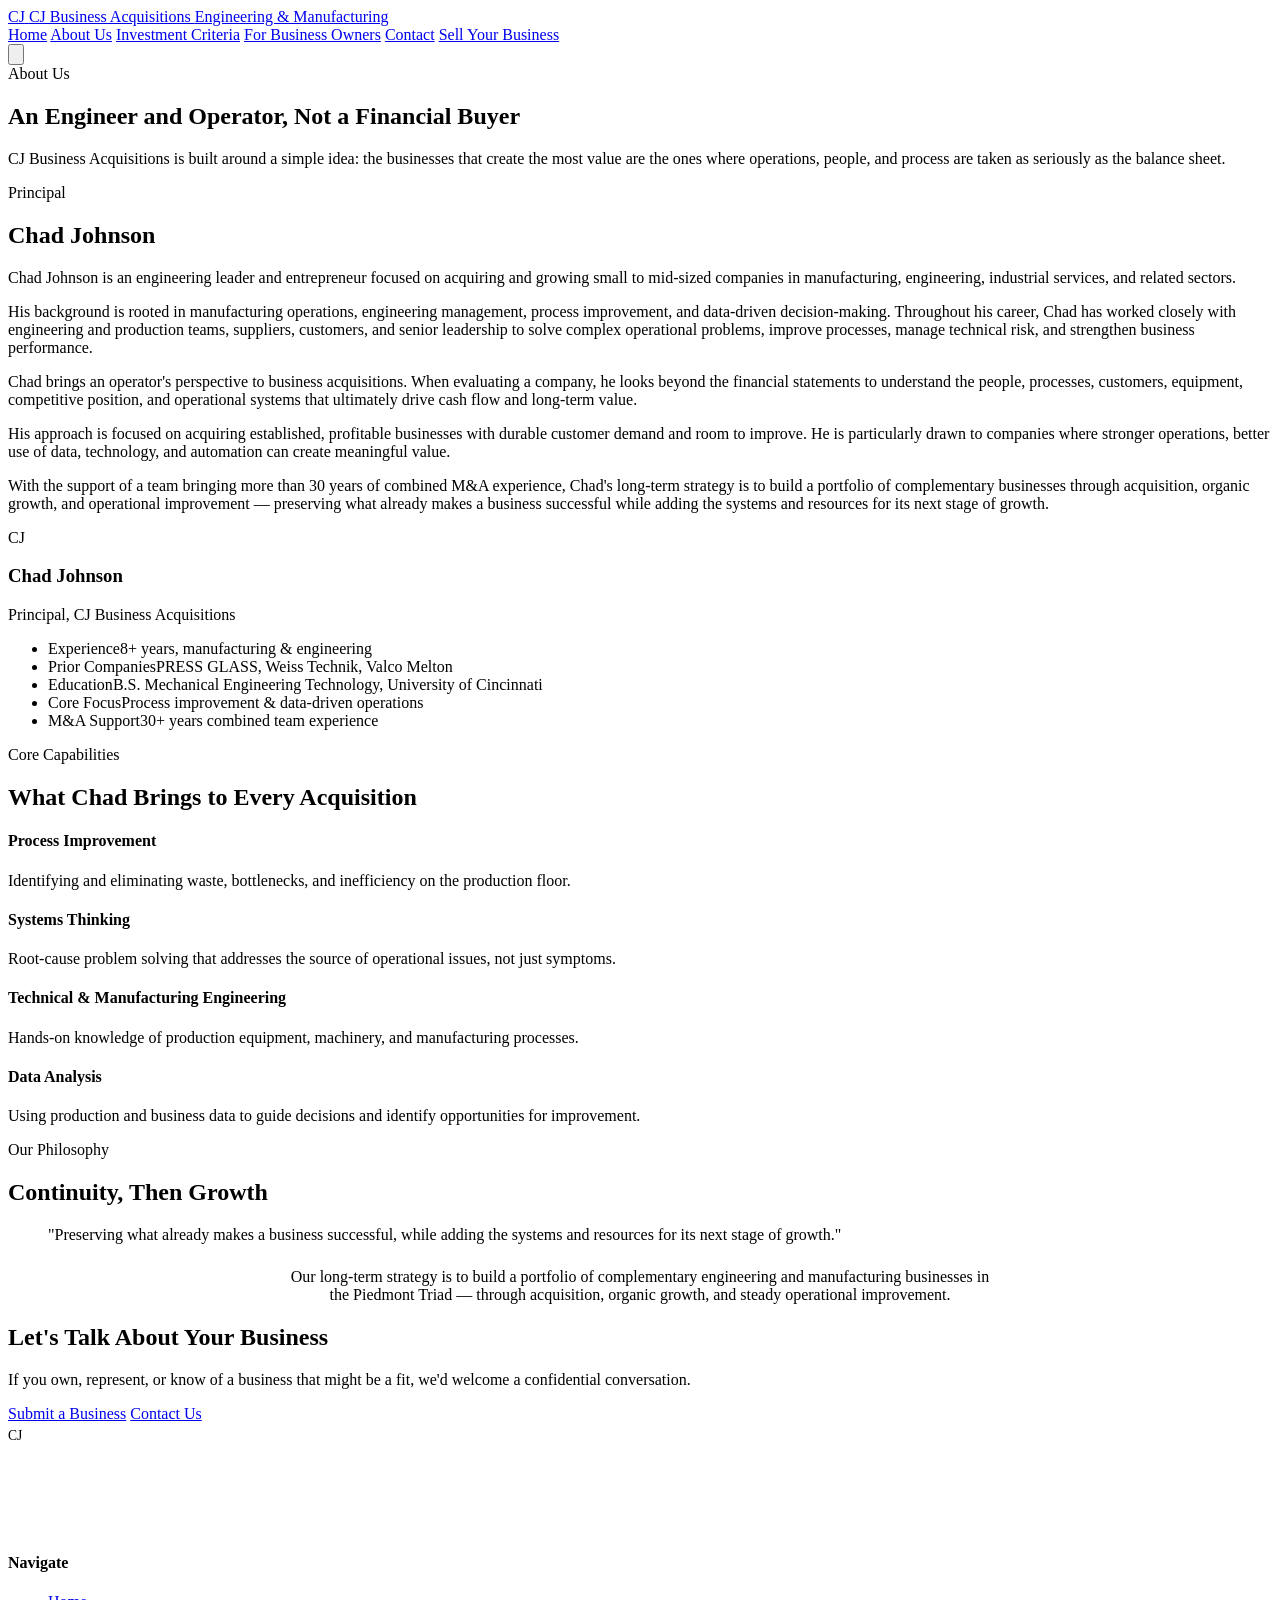
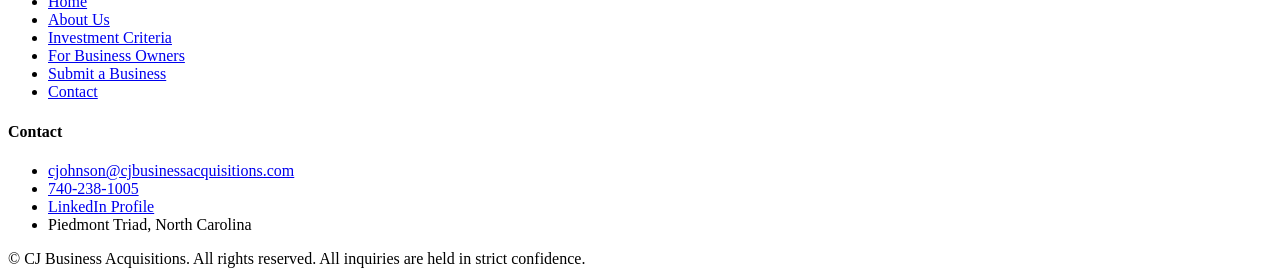
==== about.html @ f4fed7b2 "Add files via upload Initial site upload" ====
<!DOCTYPE html>
<html lang="en">
<head>
<meta charset="UTF-8">
<meta name="viewport" content="width=device-width, initial-scale=1.0">
<title>About Us | CJ Business Acquisitions</title>
<meta name="description" content="Learn about Chad Johnson and CJ Business Acquisitions' operator-led approach to acquiring engineering and manufacturing businesses.">
<link rel="icon" type="image/svg+xml" href="/images/favicon.svg">
<link rel="preconnect" href="https://fonts.googleapis.com">
<link rel="preconnect" href="https://fonts.gstatic.com" crossorigin>
<link href="https://fonts.googleapis.com/css2?family=Inter:wght@400;500;600;700;800&family=Source+Serif+4:wght@600;700&display=swap" rel="stylesheet">
<link rel="stylesheet" href="/css/styles.css">
</head>
<body>
<header class="site-header">
  <div class="container">
    <a href="/" class="brand">
      <span class="mark">CJ</span>
      <span class="brand-text">CJ Business Acquisitions
        <span class="sub">Engineering &amp; Manufacturing</span>
      </span>
    </a>
    <nav class="main-nav" id="main-nav">
      <a href="index.html">Home</a>
          <a href="about.html" aria-current="page">About Us</a>
          <a href="investment-criteria.html">Investment Criteria</a>
          <a href="for-business-owners.html">For Business Owners</a>
          <a href="contact.html">Contact</a>
      <a href="submit-a-business.html" class="nav-cta">Sell Your Business</a>
    </nav>
    <button class="nav-toggle" aria-label="Toggle menu" aria-expanded="false">
      <svg viewBox="0 0 24 24" fill="none" stroke="currentColor" stroke-width="2"><path d="M4 6h16M4 12h16M4 18h16" stroke-linecap="round"/></svg>
    </button>
  </div>
</header>

<section class="page-hero">
  <div class="container">
    <div class="eyebrow on-dark">About Us</div>
    <h1>An Engineer and Operator, Not a Financial Buyer</h1>
    <p class="sub">CJ Business Acquisitions is built around a simple idea: the businesses that create the most value are the ones where operations, people, and process are taken as seriously as the balance sheet.</p>
  </div>
</section>

<section>
  <div class="container">
    <div class="two-col">
      <div>
        <div class="eyebrow">Principal</div>
        <h2>Chad Johnson</h2>
        <p class="lede">Chad Johnson is an engineering leader and entrepreneur focused on acquiring and growing small to mid-sized companies in manufacturing, engineering, industrial services, and related sectors.</p>
        <p>His background is rooted in manufacturing operations, engineering management, process improvement, and data-driven decision-making. Throughout his career, Chad has worked closely with engineering and production teams, suppliers, customers, and senior leadership to solve complex operational problems, improve processes, manage technical risk, and strengthen business performance.</p>
        <p>Chad brings an operator's perspective to business acquisitions. When evaluating a company, he looks beyond the financial statements to understand the people, processes, customers, equipment, competitive position, and operational systems that ultimately drive cash flow and long-term value.</p>
        <p>His approach is focused on acquiring established, profitable businesses with durable customer demand and room to improve. He is particularly drawn to companies where stronger operations, better use of data, technology, and automation can create meaningful value.</p>
        <p>With the support of a team bringing more than 30 years of combined M&amp;A experience, Chad's long-term strategy is to build a portfolio of complementary businesses through acquisition, organic growth, and operational improvement &mdash; preserving what already makes a business successful while adding the systems and resources for its next stage of growth.</p>
      </div>
      <div class="portrait-frame">
        <div class="avatar">CJ</div>
        <h3>Chad Johnson</h3>
        <span class="role">Principal, CJ Business Acquisitions</span>
        <ul>
          <li><span>Experience</span><span>8+ years, manufacturing &amp; engineering</span></li>
          <li><span>Prior Companies</span><span>PRESS GLASS, Weiss Technik, Valco Melton</span></li>
          <li><span>Education</span><span>B.S. Mechanical Engineering Technology, University of Cincinnati</span></li>
          <li><span>Core Focus</span><span>Process improvement &amp; data-driven operations</span></li>
          <li><span>M&amp;A Support</span><span>30+ years combined team experience</span></li>
        </ul>
      </div>
    </div>
  </div>
</section>

<section class="section-alt">
  <div class="container">
    <div class="section-head center">
      <div class="eyebrow">Core Capabilities</div>
      <h2>What Chad Brings to Every Acquisition</h2>
    </div>
    <div class="grid grid-4">
      <div class="card"><h4>Process Improvement</h4><p>Identifying and eliminating waste, bottlenecks, and inefficiency on the production floor.</p></div>
      <div class="card"><h4>Systems Thinking</h4><p>Root-cause problem solving that addresses the source of operational issues, not just symptoms.</p></div>
      <div class="card"><h4>Technical &amp; Manufacturing Engineering</h4><p>Hands-on knowledge of production equipment, machinery, and manufacturing processes.</p></div>
      <div class="card"><h4>Data Analysis</h4><p>Using production and business data to guide decisions and identify opportunities for improvement.</p></div>
    </div>
  </div>
</section>

<section>
  <div class="container">
    <div class="section-head center">
      <div class="eyebrow">Our Philosophy</div>
      <h2>Continuity, Then Growth</h2>
    </div>
    <blockquote class="quote-block">
      "Preserving what already makes a business successful, while adding the systems and resources for its next stage of growth."
    </blockquote>
    <p style="max-width:720px;margin:24px auto 0;text-align:center;">Our long-term strategy is to build a portfolio of complementary engineering and manufacturing businesses in the Piedmont Triad &mdash; through acquisition, organic growth, and steady operational improvement.</p>
  </div>
</section>

<section class="cta-band">
  <div class="container">
    <h2>Let's Talk About Your Business</h2>
    <p>If you own, represent, or know of a business that might be a fit, we'd welcome a confidential conversation.</p>
    <div class="hero-cta-row">
      <a href="submit-a-business.html" class="btn btn-primary">Submit a Business</a>
      <a href="contact.html" class="btn btn-outline">Contact Us</a>
    </div>
  </div>
</section>
<footer class="site-footer">
  <div class="container">
    <div class="footer-grid">
      <div>
        <div class="footer-brand">
          <span class="mark" style="width:30px;height:30px;font-size:0.85rem;">CJ</span>
          <strong style="color:#fff;font-family:'Source Serif 4',serif;font-size:1rem;">CJ Business Acquisitions</strong>
        </div>
        <p style="max-width:320px;color:rgba(255,255,255,0.55);">
          Acquiring and operating established engineering and manufacturing businesses in North Carolina's Piedmont Triad, with continuity for the people and customers already there.
        </p>
      </div>
      <div>
        <h4>Navigate</h4>
        <ul>
          <li><a href="index.html">Home</a></li>
          <li><a href="about.html">About Us</a></li>
          <li><a href="investment-criteria.html">Investment Criteria</a></li>
          <li><a href="for-business-owners.html">For Business Owners</a></li>
          <li><a href="submit-a-business.html">Submit a Business</a></li>
          <li><a href="contact.html">Contact</a></li>
        </ul>
      </div>
      <div>
        <h4>Contact</h4>
        <ul>
          <li><a href="mailto:cjohnson@cjbusinessacquisitions.com">cjohnson@cjbusinessacquisitions.com</a></li>
          <li><a href="tel:+17402381005">740-238-1005</a></li>
          <li><a href="https://www.linkedin.com/in/chad-johnson-782990149" target="_blank" rel="noopener">LinkedIn Profile</a></li>
          <li>Piedmont Triad, North Carolina</li>
        </ul>
      </div>
    </div>
    <div class="footer-bottom">
      <span>&copy; <span id="year"></span> CJ Business Acquisitions. All rights reserved.</span>
      <span>All inquiries are held in strict confidence.</span>
    </div>
  </div>
</footer>
<script src="/js/main.js"></script>
</body>
</html>
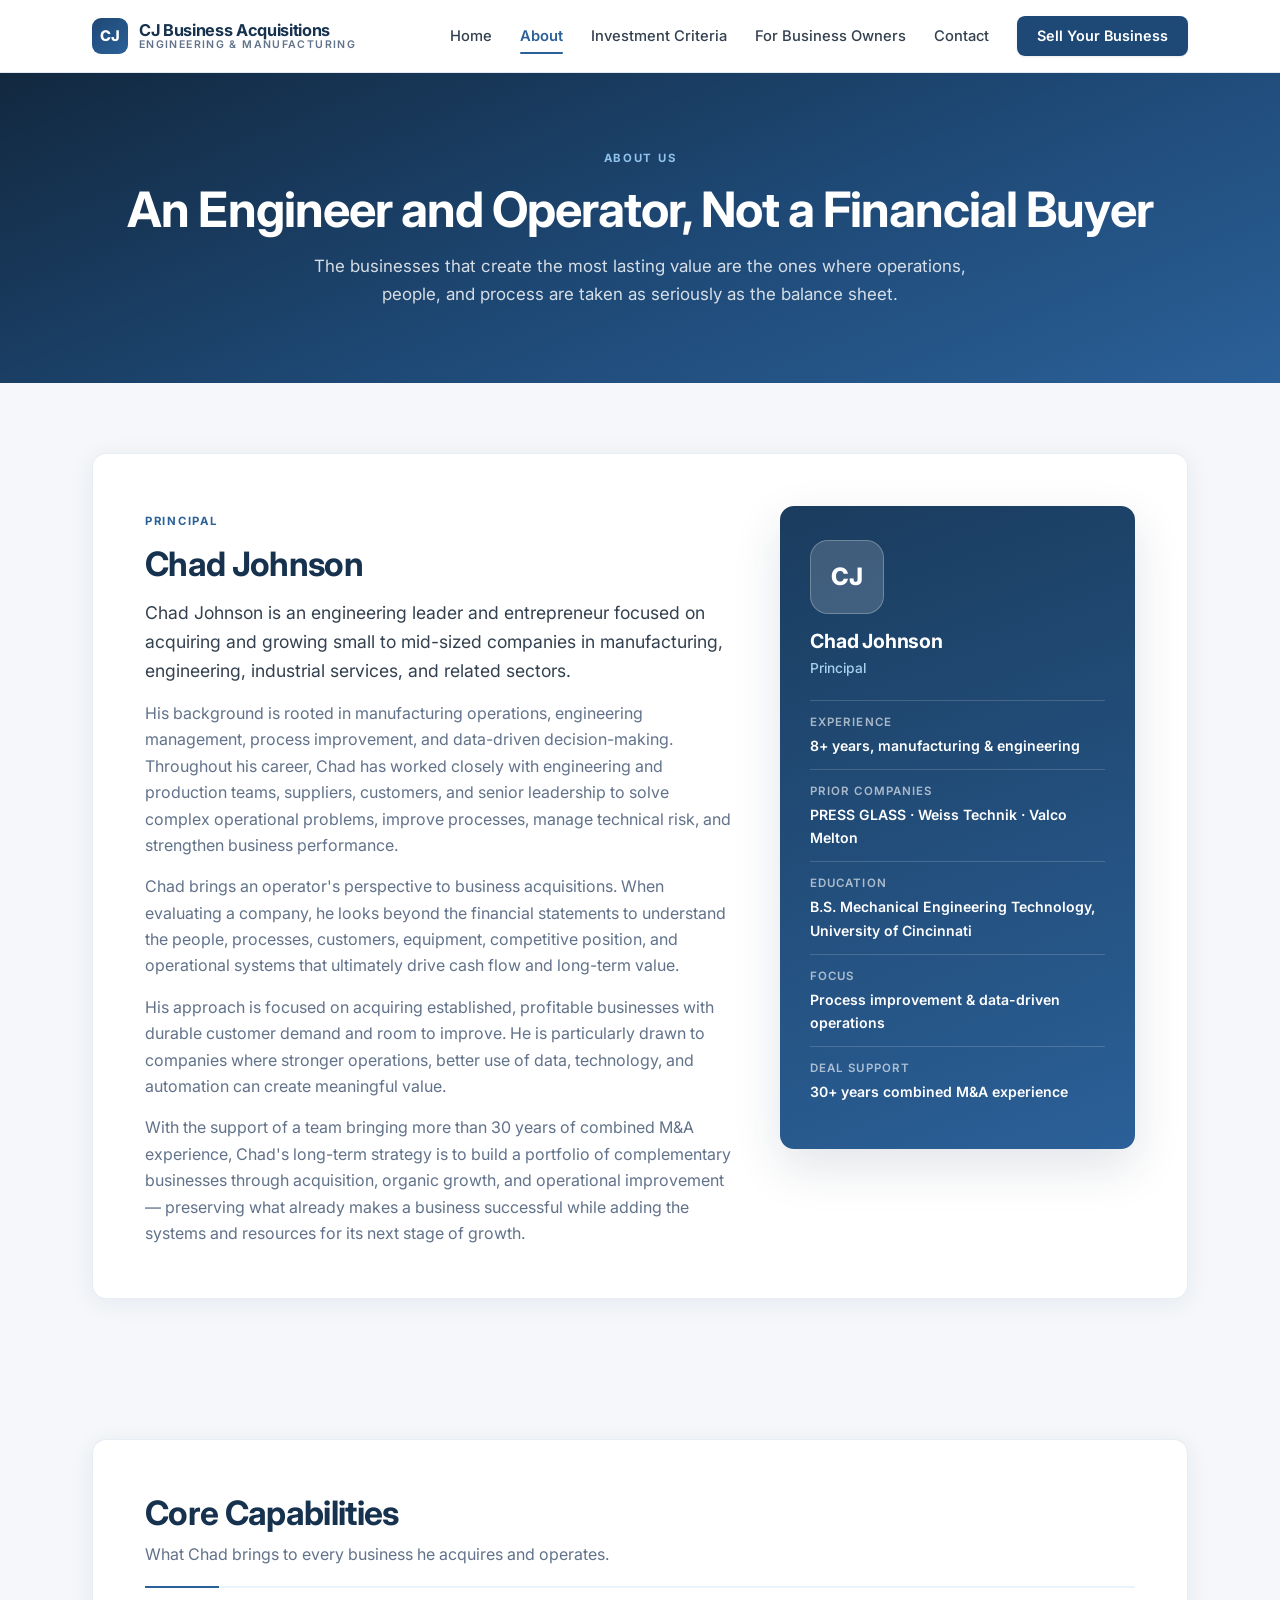
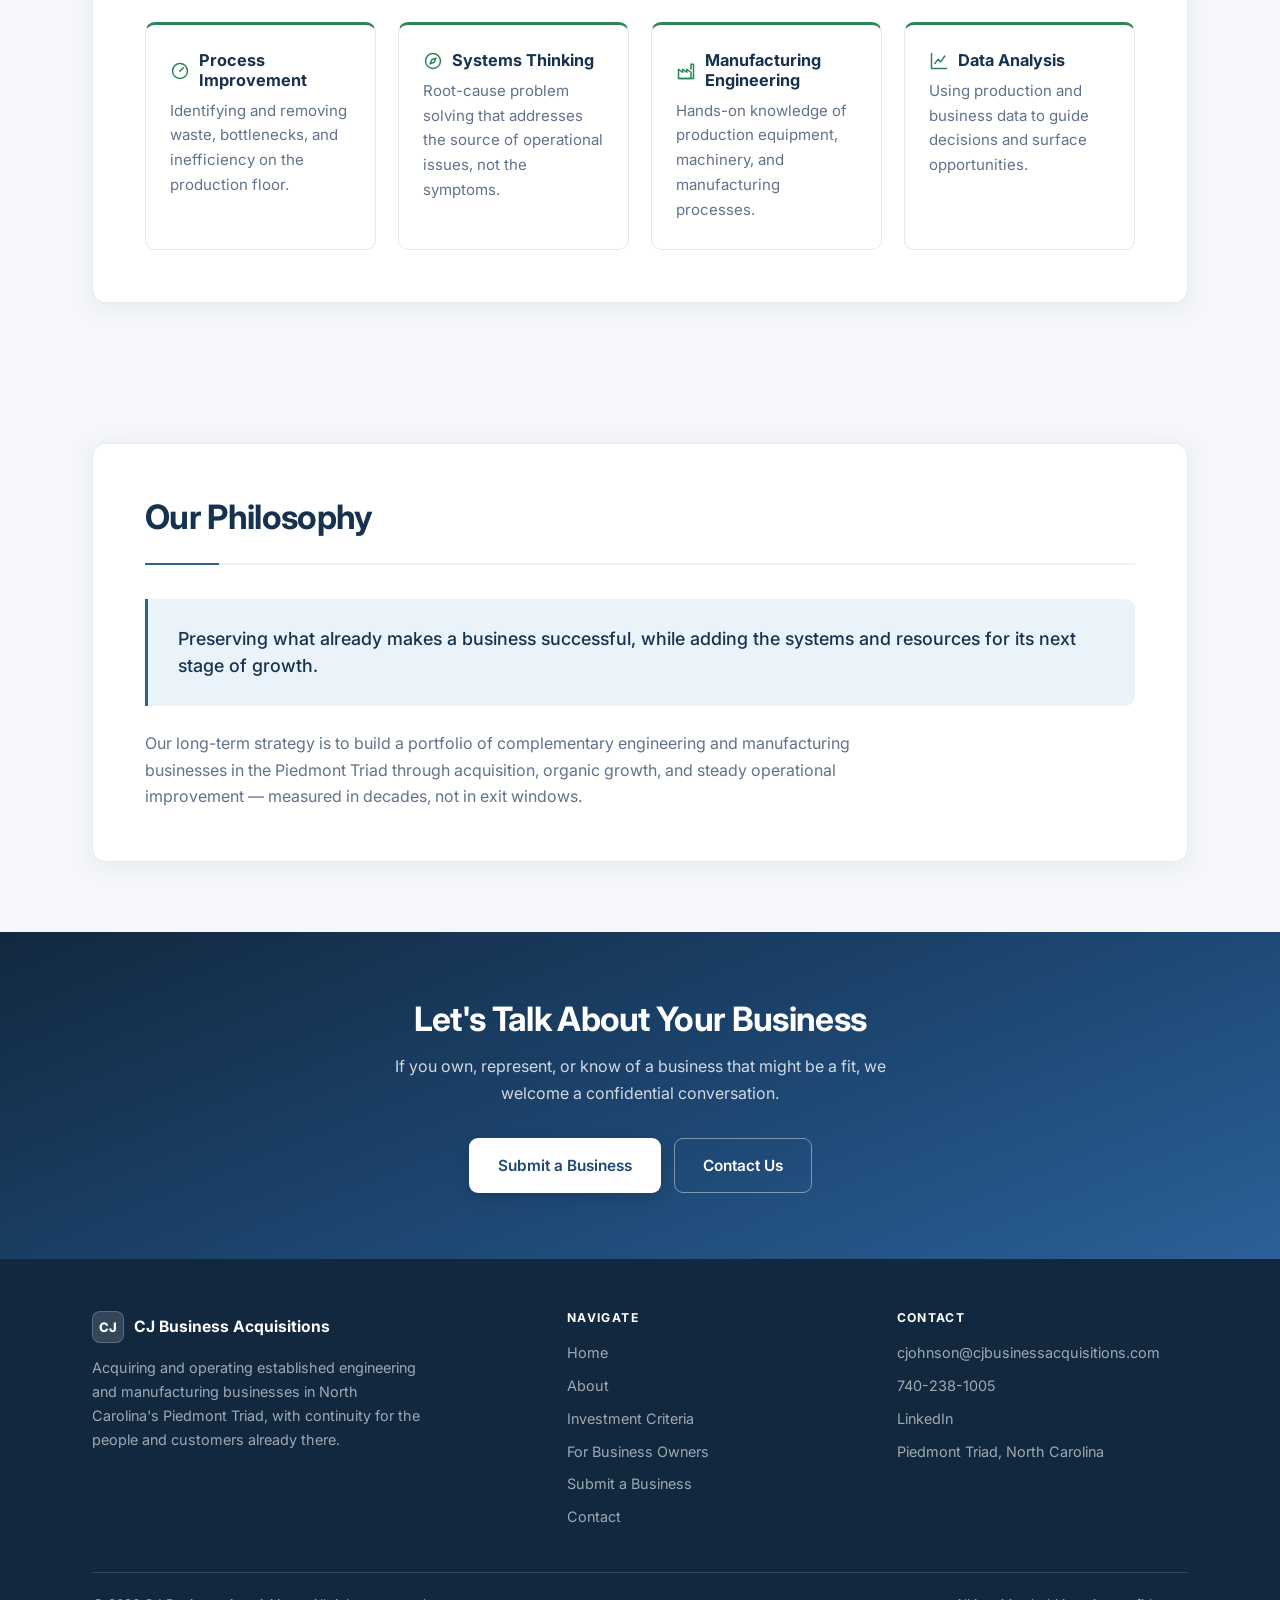
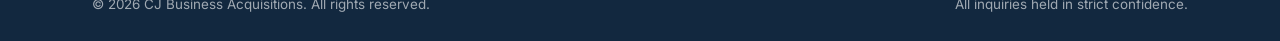
==== commit 4af6d498: "Add files via upload version 2" ====
--- a/about.html
+++ b/about.html
@@ -3,33 +3,342 @@
 <head>
 <meta charset="UTF-8">
 <meta name="viewport" content="width=device-width, initial-scale=1.0">
-<title>About Us | CJ Business Acquisitions</title>
-<meta name="description" content="Learn about Chad Johnson and CJ Business Acquisitions' operator-led approach to acquiring engineering and manufacturing businesses.">
-<link rel="icon" type="image/svg+xml" href="/images/favicon.svg">
+<title>About | CJ Business Acquisitions</title>
+<meta name="description" content="Chad Johnson is an engineering leader and operator acquiring small to mid-sized manufacturing, engineering, and industrial services businesses.">
+<link rel="icon" href="data:image/svg+xml,%3Csvg xmlns='http://www.w3.org/2000/svg' viewBox='0 0 64 64'%3E%3Crect width='64' height='64' rx='12' fill='%231e4976'/%3E%3Ctext x='32' y='42' font-family='Helvetica,Arial,sans-serif' font-size='26' font-weight='700' fill='%23ffffff' text-anchor='middle'%3ECJ%3C/text%3E%3C/svg%3E">
 <link rel="preconnect" href="https://fonts.googleapis.com">
 <link rel="preconnect" href="https://fonts.gstatic.com" crossorigin>
-<link href="https://fonts.googleapis.com/css2?family=Inter:wght@400;500;600;700;800&family=Source+Serif+4:wght@600;700&display=swap" rel="stylesheet">
-<link rel="stylesheet" href="/css/styles.css">
+<link href="https://fonts.googleapis.com/css2?family=Inter:wght@400;500;600;700;800&display=swap" rel="stylesheet">
+<style>
+:root{
+  --navy-900:#12283f;
+  --navy-800:#1a3c5e;
+  --navy-700:#1e4976;
+  --blue-600:#2b6098;
+  --blue-500:#3479b8;
+  --blue-050:#eaf2fa;
+  --green-600:#2f855a;
+  --green-050:#e9f5ee;
+  --bg:#f5f7fa;
+  --bg-deep:#eef2f7;
+  --white:#ffffff;
+  --heading:#16324f;
+  --text:#33404f;
+  --muted:#61728a;
+  --border:#e3e9f0;
+  --radius:14px;
+  --radius-sm:10px;
+  --shadow-sm:0 1px 3px rgba(22,50,79,.06),0 1px 2px rgba(22,50,79,.04);
+  --shadow:0 4px 24px rgba(22,50,79,.07);
+  --shadow-lg:0 18px 48px rgba(22,50,79,.13);
+  --max:1140px;
+}
+
+*{box-sizing:border-box}
+html{scroll-behavior:smooth;-webkit-text-size-adjust:100%}
+body{
+  margin:0;
+  font-family:'Inter',-apple-system,BlinkMacSystemFont,'Segoe UI',Roboto,Helvetica,Arial,sans-serif;
+  background:var(--bg);
+  color:var(--text);
+  line-height:1.65;
+  font-size:16px;
+  -webkit-font-smoothing:antialiased;
+}
+img{max-width:100%;display:block}
+a{color:inherit;text-decoration:none}
+
+h1,h2,h3,h4{color:var(--heading);line-height:1.22;margin:0 0 14px;font-weight:700;letter-spacing:-.02em}
+h1{font-size:clamp(1.72rem,4.4vw,3.05rem)}
+h2{font-size:clamp(1.55rem,2.7vw,2.1rem)}
+h3{font-size:1.22rem;letter-spacing:-.01em}
+h4{font-size:1.02rem;letter-spacing:0}
+p{margin:0 0 15px;color:var(--muted)}
+p:last-child{margin-bottom:0}
+.lede{font-size:1.1rem;color:var(--text)}
+
+.container{width:100%;max-width:var(--max);margin:0 auto;padding:0 22px}
+.narrow{max-width:840px}
+
+.eyebrow{
+  display:inline-block;text-transform:uppercase;letter-spacing:.15em;
+  font-size:.71rem;font-weight:700;color:var(--blue-600);margin-bottom:12px;
+}
+.eyebrow.on-dark{color:#8fc3ee}
+
+/* ---------- Header ---------- */
+.site-header{
+  position:sticky;top:0;z-index:120;background:rgba(255,255,255,.94);
+  backdrop-filter:saturate(180%) blur(12px);
+  border-bottom:1px solid var(--border);
+}
+.site-header .container{display:flex;align-items:center;justify-content:space-between;height:72px}
+.brand{display:flex;align-items:center;gap:11px;white-space:nowrap}
+.brand .mark{
+  width:36px;height:36px;border-radius:9px;flex-shrink:0;
+  background:linear-gradient(145deg,var(--navy-700),var(--blue-600));
+  color:#fff;font-weight:800;font-size:.92rem;letter-spacing:.02em;
+  display:flex;align-items:center;justify-content:center;
+}
+.brand-text{display:flex;flex-direction:column;line-height:1.15}
+.brand-text .name{font-weight:700;color:var(--heading);font-size:1.02rem;letter-spacing:-.02em}
+.brand-text .sub{font-size:.66rem;letter-spacing:.13em;text-transform:uppercase;color:var(--muted);font-weight:600}
+
+.main-nav{display:flex;align-items:center;gap:28px}
+.main-nav a{font-size:.92rem;font-weight:500;color:var(--text);transition:color .15s;position:relative;padding:4px 0}
+.main-nav a:hover{color:var(--blue-600)}
+.main-nav a[aria-current="page"]{color:var(--blue-600);font-weight:600}
+.main-nav a[aria-current="page"]::after{
+  content:"";position:absolute;left:0;right:0;bottom:-2px;height:2px;background:var(--blue-600);border-radius:2px;
+}
+.main-nav a.nav-cta{
+  background:var(--navy-700);color:#fff;padding:11px 20px;border-radius:8px;
+  font-weight:600;font-size:.9rem;transition:background .18s,transform .18s,box-shadow .18s;
+  box-shadow:var(--shadow-sm);line-height:1.2;
+}
+.main-nav a.nav-cta:hover{background:var(--blue-600);color:#fff;transform:translateY(-1px);box-shadow:var(--shadow)}
+.main-nav a.nav-cta::after{display:none}
+
+.nav-toggle{display:none;background:none;border:none;color:var(--heading);cursor:pointer;padding:8px;margin-right:-8px}
+.nav-toggle svg{width:26px;height:26px}
+
+@media(max-width:900px){
+  .main-nav{
+    position:fixed;top:72px;left:0;right:0;background:#fff;flex-direction:column;align-items:stretch;
+    gap:0;padding:6px 22px 18px;box-shadow:var(--shadow-lg);border-bottom:1px solid var(--border);
+    transform:translateY(-10px);opacity:0;visibility:hidden;transition:.2s;
+  }
+  .main-nav.open{transform:translateY(0);opacity:1;visibility:visible}
+  .main-nav a{padding:13px 2px;border-bottom:1px solid var(--border)}
+  .main-nav a[aria-current="page"]::after{display:none}
+  .main-nav a.nav-cta{text-align:center;justify-content:center;margin-top:12px;padding:14px 20px;border-bottom:none}
+  .nav-toggle{display:inline-flex}
+}
+
+/* ---------- Hero ---------- */
+.hero{
+  background:linear-gradient(158deg,var(--navy-900) 0%,var(--navy-700) 48%,var(--blue-600) 100%);
+  color:#fff;padding:96px 0 104px;text-align:center;position:relative;overflow:hidden;
+}
+.hero::before{
+  content:"";position:absolute;inset:0;pointer-events:none;
+  background:radial-gradient(ellipse 70% 60% at 50% -10%,rgba(255,255,255,.14),transparent 70%);
+}
+.hero .container{position:relative;z-index:1}
+.hero h1{color:#fff;max-width:900px;margin:0 auto 20px}
+.hero .sub{font-size:1.14rem;color:rgba(255,255,255,.84);max-width:660px;margin:0 auto 30px;line-height:1.6}
+
+.page-hero{
+  background:linear-gradient(158deg,var(--navy-900) 0%,var(--navy-700) 55%,var(--blue-600) 100%);
+  color:#fff;padding:70px 0 74px;text-align:center;
+}
+.page-hero h1{color:#fff;margin-bottom:14px}
+.page-hero .sub{color:rgba(255,255,255,.82);max-width:660px;margin:0 auto;font-size:1.06rem}
+
+.badge-row{display:flex;flex-wrap:wrap;gap:10px;justify-content:center;margin-top:30px}
+.badge{
+  display:inline-flex;align-items:center;gap:7px;background:rgba(255,255,255,.11);
+  border:1px solid rgba(255,255,255,.2);padding:8px 17px;border-radius:999px;
+  font-size:.83rem;color:rgba(255,255,255,.94);font-weight:500;backdrop-filter:blur(4px);
+}
+.badge .dot{width:5px;height:5px;border-radius:50%;background:#8fc3ee;flex-shrink:0}
+
+.cta-row{display:flex;flex-wrap:wrap;gap:13px;justify-content:center;margin-top:32px}
+
+/* ---------- Buttons ---------- */
+.btn{
+  display:inline-flex;align-items:center;justify-content:center;gap:8px;
+  padding:14px 28px;border-radius:9px;font-weight:600;font-size:.96rem;
+  border:1.5px solid transparent;cursor:pointer;font-family:inherit;
+  transition:transform .18s,background .18s,box-shadow .18s,border-color .18s,color .18s;
+}
+.btn-primary{background:#fff;color:var(--navy-700);box-shadow:0 4px 16px rgba(0,0,0,.14)}
+.btn-primary:hover{transform:translateY(-2px);box-shadow:0 8px 24px rgba(0,0,0,.2)}
+.btn-outline{background:transparent;border-color:rgba(255,255,255,.42);color:#fff}
+.btn-outline:hover{border-color:#fff;background:rgba(255,255,255,.1)}
+.btn-solid{background:var(--navy-700);color:#fff;box-shadow:var(--shadow-sm)}
+.btn-solid:hover{background:var(--blue-600);transform:translateY(-2px);box-shadow:var(--shadow)}
+.btn-ghost{background:transparent;border-color:var(--border);color:var(--heading)}
+.btn-ghost:hover{border-color:var(--blue-600);color:var(--blue-600)}
+.btn-block{width:100%;padding:16px 28px;font-size:1rem}
+
+/* ---------- Sections & panels ---------- */
+section{padding:70px 0}
+section.tight{padding:48px 0}
+
+.panel{
+  background:var(--white);border-radius:var(--radius);box-shadow:var(--shadow);
+  padding:52px;border:1px solid rgba(227,233,240,.8);
+}
+@media(max-width:680px){.panel{padding:30px 22px}}
+
+.panel-head{margin-bottom:34px;padding-bottom:18px;border-bottom:2px solid var(--blue-050);position:relative}
+.panel-head::after{content:"";position:absolute;left:0;bottom:-2px;width:74px;height:2px;background:var(--blue-600)}
+.panel-head h2{margin-bottom:8px}
+.panel-head p{max-width:760px}
+
+.section-head{max-width:720px;margin:0 auto 40px;text-align:center}
+.section-head p{font-size:1.05rem}
+
+/* ---------- Grids & cards ---------- */
+.grid{display:grid;gap:22px}
+.grid-2{grid-template-columns:repeat(2,1fr)}
+.grid-3{grid-template-columns:repeat(3,1fr)}
+.grid-4{grid-template-columns:repeat(4,1fr)}
+@media(max-width:940px){.grid-3,.grid-4{grid-template-columns:repeat(2,1fr)}}
+@media(max-width:620px){.grid-2,.grid-3,.grid-4{grid-template-columns:1fr}}
+
+.card{
+  background:var(--white);border:1px solid var(--border);border-radius:var(--radius-sm);
+  padding:26px 24px;border-top:3px solid var(--green-600);
+  transition:transform .2s,box-shadow .2s;
+}
+.card:hover{transform:translateY(-3px);box-shadow:var(--shadow)}
+.card.blue-top{border-top-color:var(--blue-600)}
+.card h4{margin-bottom:8px;display:flex;align-items:center;gap:9px}
+.card p{font-size:.94rem}
+.card .ico{width:20px;height:20px;color:var(--green-600);flex-shrink:0}
+.card.blue-top .ico{color:var(--blue-600)}
+
+.card-plain{border-top-width:1px;border-top-color:var(--border)}
+
+/* ---------- Stats ---------- */
+.stat-grid{display:grid;grid-template-columns:repeat(4,1fr);gap:20px}
+@media(max-width:760px){.stat-grid{grid-template-columns:repeat(2,1fr)}}
+.stat{
+  background:var(--white);border:1px solid var(--border);border-radius:var(--radius-sm);
+  padding:28px 18px;text-align:center;
+}
+.stat .num{display:block;font-size:1.85rem;font-weight:800;color:var(--navy-700);letter-spacing:-.03em;line-height:1.15}
+.stat .label{font-size:.76rem;text-transform:uppercase;letter-spacing:.09em;color:var(--muted);margin-top:8px;font-weight:600}
+
+/* ---------- Criteria rows ---------- */
+.criteria-grid{display:grid;grid-template-columns:repeat(2,1fr);gap:0}
+@media(max-width:680px){.criteria-grid{grid-template-columns:1fr}}
+.criteria-item{
+  display:flex;justify-content:space-between;align-items:baseline;gap:18px;
+  padding:19px 24px;border-bottom:1px solid var(--border);
+}
+.criteria-item:nth-child(odd){border-right:1px solid var(--border)}
+@media(max-width:680px){.criteria-item:nth-child(odd){border-right:none}}
+.criteria-item .k{font-size:.78rem;text-transform:uppercase;letter-spacing:.09em;color:var(--muted);font-weight:700}
+.criteria-item .v{font-weight:700;color:var(--heading);text-align:right;font-size:1.02rem}
+
+/* ---------- Lists ---------- */
+.check-list{list-style:none;margin:0;padding:0}
+.check-list li{display:flex;align-items:flex-start;gap:12px;padding:9px 0;color:var(--text);font-size:.96rem}
+.check-list li svg{width:19px;height:19px;flex-shrink:0;margin-top:3px;color:var(--green-600)}
+
+.steps{list-style:none;margin:0;padding:0;counter-reset:s}
+.steps li{counter-increment:s;display:flex;gap:20px;padding:22px 0;border-bottom:1px solid var(--border)}
+.steps li:last-child{border-bottom:none}
+.steps li::before{
+  content:counter(s,decimal-leading-zero);flex-shrink:0;width:42px;height:42px;border-radius:11px;
+  background:var(--blue-050);color:var(--blue-600);font-weight:800;font-size:.9rem;
+  display:flex;align-items:center;justify-content:center;
+}
+.steps h4{margin-bottom:5px}
+.steps p{font-size:.95rem}
+
+/* ---------- Profile ---------- */
+.two-col{display:grid;grid-template-columns:1.25fr .75fr;gap:44px;align-items:start}
+@media(max-width:900px){.two-col{grid-template-columns:1fr;gap:28px}}
+
+.profile-card{
+  background:linear-gradient(160deg,var(--navy-800),var(--blue-600));
+  border-radius:var(--radius);padding:34px 30px;color:#fff;box-shadow:var(--shadow-lg);
+}
+.profile-card .avatar{
+  width:74px;height:74px;border-radius:18px;background:rgba(255,255,255,.16);
+  border:1px solid rgba(255,255,255,.25);
+  display:flex;align-items:center;justify-content:center;font-size:1.5rem;font-weight:800;margin-bottom:16px;
+}
+.profile-card h3{color:#fff;margin-bottom:3px}
+.profile-card .role{color:#a8d0ef;font-size:.86rem;display:block;margin-bottom:20px;font-weight:500}
+.profile-card ul{list-style:none;margin:0;padding:0}
+.profile-card li{padding:12px 0;border-top:1px solid rgba(255,255,255,.16);font-size:.88rem}
+.profile-card li .k{display:block;color:rgba(255,255,255,.62);font-size:.72rem;text-transform:uppercase;letter-spacing:.09em;font-weight:600;margin-bottom:2px}
+.profile-card li .v{color:#fff;font-weight:600}
+
+.quote{
+  background:var(--blue-050);border-left:3px solid var(--blue-600);border-radius:0 var(--radius-sm) var(--radius-sm) 0;
+  padding:26px 30px;font-size:1.12rem;color:var(--heading);font-weight:500;line-height:1.55;
+}
+
+/* ---------- Forms ---------- */
+.form-row{margin-bottom:19px}
+.form-row.split{display:grid;grid-template-columns:1fr 1fr;gap:18px}
+@media(max-width:600px){.form-row.split{grid-template-columns:1fr}}
+label{display:block;font-size:.83rem;font-weight:700;color:var(--heading);margin-bottom:7px;letter-spacing:.01em}
+label .opt{font-weight:400;color:var(--muted)}
+input,select,textarea{
+  width:100%;padding:13px 14px;border:1.5px solid var(--border);border-radius:9px;
+  font-size:.96rem;font-family:inherit;color:var(--text);background:#fcfdfe;transition:border-color .15s,box-shadow .15s,background .15s;
+}
+input:focus,select:focus,textarea:focus{
+  outline:none;border-color:var(--blue-600);background:#fff;box-shadow:0 0 0 3px rgba(43,96,152,.13);
+}
+textarea{resize:vertical;min-height:112px}
+.form-note{font-size:.82rem;color:var(--muted);margin-top:14px;text-align:center}
+
+.notice{
+  display:flex;gap:14px;background:var(--green-050);border:1px solid #cfe7d9;
+  border-radius:var(--radius-sm);padding:19px 22px;margin-bottom:28px;
+}
+.notice svg{width:24px;height:24px;color:var(--green-600);flex-shrink:0}
+.notice p{margin:0;color:var(--text);font-size:.92rem}
+.notice strong{color:var(--heading)}
+
+.form-status{margin-top:16px;padding:14px 16px;border-radius:9px;font-size:.92rem;display:none}
+.form-status.success{display:block;background:var(--green-050);color:var(--green-600);border:1px solid #bfe0cd;font-weight:500}
+.form-status.error{display:block;background:#fdecec;color:#a3312b;border:1px solid #f5c9c6}
+.form-status.sending{display:block;background:var(--bg-deep);color:var(--muted)}
+
+/* ---------- CTA band ---------- */
+.cta-band{
+  background:linear-gradient(158deg,var(--navy-900),var(--navy-700) 60%,var(--blue-600));
+  color:#fff;padding:66px 0;text-align:center;
+}
+.cta-band h2{color:#fff}
+.cta-band p{color:rgba(255,255,255,.8);max-width:560px;margin:0 auto}
+
+/* ---------- Footer ---------- */
+.site-footer{background:var(--navy-900);color:rgba(255,255,255,.6);padding:52px 0 26px;font-size:.9rem}
+.footer-grid{display:grid;grid-template-columns:1.5fr 1fr 1fr;gap:38px;margin-bottom:34px}
+@media(max-width:760px){.footer-grid{grid-template-columns:1fr;gap:26px}}
+.footer-grid h4{color:#fff;font-size:.76rem;text-transform:uppercase;letter-spacing:.11em;margin-bottom:15px;font-weight:700}
+.footer-grid ul{list-style:none;margin:0;padding:0}
+.footer-grid li{margin-bottom:9px}
+.footer-grid a{transition:color .15s}
+.footer-grid a:hover{color:#8fc3ee}
+.footer-brand{display:flex;align-items:center;gap:10px;margin-bottom:13px}
+.footer-brand .mark{width:32px;height:32px;border-radius:8px;background:rgba(255,255,255,.14);border:1px solid rgba(255,255,255,.2);display:flex;align-items:center;justify-content:center;font-weight:800;font-size:.82rem;color:#fff}
+.footer-brand strong{color:#fff;font-size:.98rem}
+.footer-bottom{border-top:1px solid rgba(255,255,255,.13);padding-top:20px;display:flex;justify-content:space-between;flex-wrap:wrap;gap:10px;font-size:.84rem}
+
+.text-center{text-align:center}
+</style>
 </head>
 <body>
 <header class="site-header">
   <div class="container">
-    <a href="/" class="brand">
+    <a href="index.html" class="brand">
       <span class="mark">CJ</span>
-      <span class="brand-text">CJ Business Acquisitions
+      <span class="brand-text">
+        <span class="name">CJ Business Acquisitions</span>
         <span class="sub">Engineering &amp; Manufacturing</span>
       </span>
     </a>
-    <nav class="main-nav" id="main-nav">
-      <a href="index.html">Home</a>
-          <a href="about.html" aria-current="page">About Us</a>
-          <a href="investment-criteria.html">Investment Criteria</a>
-          <a href="for-business-owners.html">For Business Owners</a>
-          <a href="contact.html">Contact</a>
+    <nav class="main-nav">
+        <a href="index.html">Home</a>
+        <a href="about.html" aria-current="page">About</a>
+        <a href="investment-criteria.html">Investment Criteria</a>
+        <a href="for-business-owners.html">For Business Owners</a>
+        <a href="contact.html">Contact</a>
       <a href="submit-a-business.html" class="nav-cta">Sell Your Business</a>
     </nav>
-    <button class="nav-toggle" aria-label="Toggle menu" aria-expanded="false">
-      <svg viewBox="0 0 24 24" fill="none" stroke="currentColor" stroke-width="2"><path d="M4 6h16M4 12h16M4 18h16" stroke-linecap="round"/></svg>
+    <button class="nav-toggle" aria-label="Toggle navigation" aria-expanded="false">
+      <svg viewBox="0 0 24 24" fill="none" stroke="currentColor" stroke-width="2"><path d="M4 7h16M4 12h16M4 17h16" stroke-linecap="round"/></svg>
     </button>
   </div>
 </header>
@@ -38,71 +347,72 @@
   <div class="container">
     <div class="eyebrow on-dark">About Us</div>
     <h1>An Engineer and Operator, Not a Financial Buyer</h1>
-    <p class="sub">CJ Business Acquisitions is built around a simple idea: the businesses that create the most value are the ones where operations, people, and process are taken as seriously as the balance sheet.</p>
+    <p class="sub">The businesses that create the most lasting value are the ones where operations, people, and process are taken as seriously as the balance sheet.</p>
   </div>
 </section>
 
 <section>
   <div class="container">
-    <div class="two-col">
-      <div>
-        <div class="eyebrow">Principal</div>
-        <h2>Chad Johnson</h2>
-        <p class="lede">Chad Johnson is an engineering leader and entrepreneur focused on acquiring and growing small to mid-sized companies in manufacturing, engineering, industrial services, and related sectors.</p>
-        <p>His background is rooted in manufacturing operations, engineering management, process improvement, and data-driven decision-making. Throughout his career, Chad has worked closely with engineering and production teams, suppliers, customers, and senior leadership to solve complex operational problems, improve processes, manage technical risk, and strengthen business performance.</p>
-        <p>Chad brings an operator's perspective to business acquisitions. When evaluating a company, he looks beyond the financial statements to understand the people, processes, customers, equipment, competitive position, and operational systems that ultimately drive cash flow and long-term value.</p>
-        <p>His approach is focused on acquiring established, profitable businesses with durable customer demand and room to improve. He is particularly drawn to companies where stronger operations, better use of data, technology, and automation can create meaningful value.</p>
-        <p>With the support of a team bringing more than 30 years of combined M&amp;A experience, Chad's long-term strategy is to build a portfolio of complementary businesses through acquisition, organic growth, and operational improvement &mdash; preserving what already makes a business successful while adding the systems and resources for its next stage of growth.</p>
-      </div>
-      <div class="portrait-frame">
-        <div class="avatar">CJ</div>
-        <h3>Chad Johnson</h3>
-        <span class="role">Principal, CJ Business Acquisitions</span>
-        <ul>
-          <li><span>Experience</span><span>8+ years, manufacturing &amp; engineering</span></li>
-          <li><span>Prior Companies</span><span>PRESS GLASS, Weiss Technik, Valco Melton</span></li>
-          <li><span>Education</span><span>B.S. Mechanical Engineering Technology, University of Cincinnati</span></li>
-          <li><span>Core Focus</span><span>Process improvement &amp; data-driven operations</span></li>
-          <li><span>M&amp;A Support</span><span>30+ years combined team experience</span></li>
-        </ul>
+    <div class="panel">
+      <div class="two-col">
+        <div>
+          <div class="eyebrow">Principal</div>
+          <h2>Chad Johnson</h2>
+          <p class="lede">Chad Johnson is an engineering leader and entrepreneur focused on acquiring and growing small to mid-sized companies in manufacturing, engineering, industrial services, and related sectors.</p>
+          <p>His background is rooted in manufacturing operations, engineering management, process improvement, and data-driven decision-making. Throughout his career, Chad has worked closely with engineering and production teams, suppliers, customers, and senior leadership to solve complex operational problems, improve processes, manage technical risk, and strengthen business performance.</p>
+          <p>Chad brings an operator's perspective to business acquisitions. When evaluating a company, he looks beyond the financial statements to understand the people, processes, customers, equipment, competitive position, and operational systems that ultimately drive cash flow and long-term value.</p>
+          <p>His approach is focused on acquiring established, profitable businesses with durable customer demand and room to improve. He is particularly drawn to companies where stronger operations, better use of data, technology, and automation can create meaningful value.</p>
+          <p>With the support of a team bringing more than 30 years of combined M&amp;A experience, Chad's long-term strategy is to build a portfolio of complementary businesses through acquisition, organic growth, and operational improvement &mdash; preserving what already makes a business successful while adding the systems and resources for its next stage of growth.</p>
+        </div>
+        <div class="profile-card">
+          <div class="avatar">CJ</div>
+          <h3>Chad Johnson</h3>
+          <span class="role">Principal</span>
+          <ul>
+            <li><span class="k">Experience</span><span class="v">8+ years, manufacturing &amp; engineering</span></li>
+            <li><span class="k">Prior Companies</span><span class="v">PRESS GLASS &middot; Weiss Technik &middot; Valco Melton</span></li>
+            <li><span class="k">Education</span><span class="v">B.S. Mechanical Engineering Technology, University of Cincinnati</span></li>
+            <li><span class="k">Focus</span><span class="v">Process improvement &amp; data-driven operations</span></li>
+            <li><span class="k">Deal Support</span><span class="v">30+ years combined M&amp;A experience</span></li>
+          </ul>
+        </div>
       </div>
     </div>
   </div>
 </section>
 
-<section class="section-alt">
-  <div class="container">
-    <div class="section-head center">
-      <div class="eyebrow">Core Capabilities</div>
-      <h2>What Chad Brings to Every Acquisition</h2>
-    </div>
-    <div class="grid grid-4">
-      <div class="card"><h4>Process Improvement</h4><p>Identifying and eliminating waste, bottlenecks, and inefficiency on the production floor.</p></div>
-      <div class="card"><h4>Systems Thinking</h4><p>Root-cause problem solving that addresses the source of operational issues, not just symptoms.</p></div>
-      <div class="card"><h4>Technical &amp; Manufacturing Engineering</h4><p>Hands-on knowledge of production equipment, machinery, and manufacturing processes.</p></div>
-      <div class="card"><h4>Data Analysis</h4><p>Using production and business data to guide decisions and identify opportunities for improvement.</p></div>
+<section>
+  <div class="container">
+    <div class="panel">
+      <div class="panel-head">
+        <h2>Core Capabilities</h2>
+        <p>What Chad brings to every business he acquires and operates.</p>
+      </div>
+      <div class="grid grid-4">
+        <div class="card"><h4><span class="ico"><svg viewBox="0 0 24 24" fill="none" stroke="currentColor" stroke-width="1.8" stroke-linecap="round" stroke-linejoin="round"><path d="M12 21a9 9 0 100-18 9 9 0 000 18z"/><path d="M12 12l4-4"/><path d="M12 12h.01"/></svg></span>Process Improvement</h4><p>Identifying and removing waste, bottlenecks, and inefficiency on the production floor.</p></div>
+        <div class="card"><h4><span class="ico"><svg viewBox="0 0 24 24" fill="none" stroke="currentColor" stroke-width="1.8" stroke-linecap="round" stroke-linejoin="round"><circle cx="12" cy="12" r="9"/><path d="M15.5 8.5l-2 5-5 2 2-5z"/></svg></span>Systems Thinking</h4><p>Root-cause problem solving that addresses the source of operational issues, not the symptoms.</p></div>
+        <div class="card"><h4><span class="ico"><svg viewBox="0 0 24 24" fill="none" stroke="currentColor" stroke-width="1.8" stroke-linecap="round" stroke-linejoin="round"><path d="M3 21V10l5 3.5V10l5 3.5V10l5 3.5V21z"/><path d="M18 10V4h3v17"/><path d="M3 21h18"/></svg></span>Manufacturing Engineering</h4><p>Hands-on knowledge of production equipment, machinery, and manufacturing processes.</p></div>
+        <div class="card"><h4><span class="ico"><svg viewBox="0 0 24 24" fill="none" stroke="currentColor" stroke-width="1.8" stroke-linecap="round" stroke-linejoin="round"><path d="M3 3v18h18"/><path d="M7 15l4-5 3 3 5-7"/></svg></span>Data Analysis</h4><p>Using production and business data to guide decisions and surface opportunities.</p></div>
+      </div>
     </div>
   </div>
 </section>
 
 <section>
   <div class="container">
-    <div class="section-head center">
-      <div class="eyebrow">Our Philosophy</div>
-      <h2>Continuity, Then Growth</h2>
-    </div>
-    <blockquote class="quote-block">
-      "Preserving what already makes a business successful, while adding the systems and resources for its next stage of growth."
-    </blockquote>
-    <p style="max-width:720px;margin:24px auto 0;text-align:center;">Our long-term strategy is to build a portfolio of complementary engineering and manufacturing businesses in the Piedmont Triad &mdash; through acquisition, organic growth, and steady operational improvement.</p>
+    <div class="panel">
+      <div class="panel-head"><h2>Our Philosophy</h2></div>
+      <div class="quote">Preserving what already makes a business successful, while adding the systems and resources for its next stage of growth.</div>
+      <p style="margin-top:24px;max-width:760px">Our long-term strategy is to build a portfolio of complementary engineering and manufacturing businesses in the Piedmont Triad through acquisition, organic growth, and steady operational improvement &mdash; measured in decades, not in exit windows.</p>
+    </div>
   </div>
 </section>
 
 <section class="cta-band">
   <div class="container">
     <h2>Let's Talk About Your Business</h2>
-    <p>If you own, represent, or know of a business that might be a fit, we'd welcome a confidential conversation.</p>
-    <div class="hero-cta-row">
+    <p>If you own, represent, or know of a business that might be a fit, we welcome a confidential conversation.</p>
+    <div class="cta-row">
       <a href="submit-a-business.html" class="btn btn-primary">Submit a Business</a>
       <a href="contact.html" class="btn btn-outline">Contact Us</a>
     </div>
@@ -113,18 +423,16 @@
     <div class="footer-grid">
       <div>
         <div class="footer-brand">
-          <span class="mark" style="width:30px;height:30px;font-size:0.85rem;">CJ</span>
-          <strong style="color:#fff;font-family:'Source Serif 4',serif;font-size:1rem;">CJ Business Acquisitions</strong>
+          <span class="mark">CJ</span>
+          <strong>CJ Business Acquisitions</strong>
         </div>
-        <p style="max-width:320px;color:rgba(255,255,255,0.55);">
-          Acquiring and operating established engineering and manufacturing businesses in North Carolina's Piedmont Triad, with continuity for the people and customers already there.
-        </p>
+        <p style="max-width:330px;color:rgba(255,255,255,.6)">Acquiring and operating established engineering and manufacturing businesses in North Carolina's Piedmont Triad, with continuity for the people and customers already there.</p>
       </div>
       <div>
         <h4>Navigate</h4>
         <ul>
           <li><a href="index.html">Home</a></li>
-          <li><a href="about.html">About Us</a></li>
+          <li><a href="about.html">About</a></li>
           <li><a href="investment-criteria.html">Investment Criteria</a></li>
           <li><a href="for-business-owners.html">For Business Owners</a></li>
           <li><a href="submit-a-business.html">Submit a Business</a></li>
@@ -136,17 +444,54 @@
         <ul>
           <li><a href="mailto:cjohnson@cjbusinessacquisitions.com">cjohnson@cjbusinessacquisitions.com</a></li>
           <li><a href="tel:+17402381005">740-238-1005</a></li>
-          <li><a href="https://www.linkedin.com/in/chad-johnson-782990149" target="_blank" rel="noopener">LinkedIn Profile</a></li>
+          <li><a href="https://www.linkedin.com/in/chad-johnson-782990149" target="_blank" rel="noopener">LinkedIn</a></li>
           <li>Piedmont Triad, North Carolina</li>
         </ul>
       </div>
     </div>
     <div class="footer-bottom">
       <span>&copy; <span id="year"></span> CJ Business Acquisitions. All rights reserved.</span>
-      <span>All inquiries are held in strict confidence.</span>
+      <span>All inquiries held in strict confidence.</span>
     </div>
   </div>
 </footer>
-<script src="/js/main.js"></script>
+<script>
+document.addEventListener('DOMContentLoaded',function(){
+  var t=document.querySelector('.nav-toggle'),n=document.querySelector('.main-nav');
+  if(t&&n){
+    t.addEventListener('click',function(){
+      var o=n.classList.toggle('open');
+      t.setAttribute('aria-expanded',o?'true':'false');
+    });
+    n.querySelectorAll('a').forEach(function(a){
+      a.addEventListener('click',function(){n.classList.remove('open');t.setAttribute('aria-expanded','false');});
+    });
+  }
+  var y=document.getElementById('year');
+  if(y)y.textContent=new Date().getFullYear();
+
+  var form=document.querySelector('form[data-web3forms]');
+  if(!form)return;
+  var status=form.querySelector('.form-status');
+  var btn=form.querySelector('button[type="submit"]');
+  var label=btn?btn.textContent:'';
+  form.addEventListener('submit',function(e){
+    e.preventDefault();
+    if(status){status.className='form-status sending';status.textContent='Sending, please wait...';}
+    if(btn){btn.disabled=true;btn.textContent='Sending...';}
+    fetch('https://api.web3forms.com/submit',{method:'POST',headers:{Accept:'application/json'},body:new FormData(form)})
+      .then(function(r){return r.json();})
+      .then(function(d){
+        if(!d.success)throw new Error('failed');
+        if(status){status.className='form-status success';status.textContent='Thank you \u2014 your submission was received. We will be in touch shortly.';}
+        form.reset();
+      })
+      .catch(function(){
+        if(status){status.className='form-status error';status.textContent='Something went wrong. Please email us directly at cjohnson@cjbusinessacquisitions.com.';}
+      })
+      .finally(function(){if(btn){btn.disabled=false;btn.textContent=label;}});
+  });
+});
+</script>
 </body>
 </html>
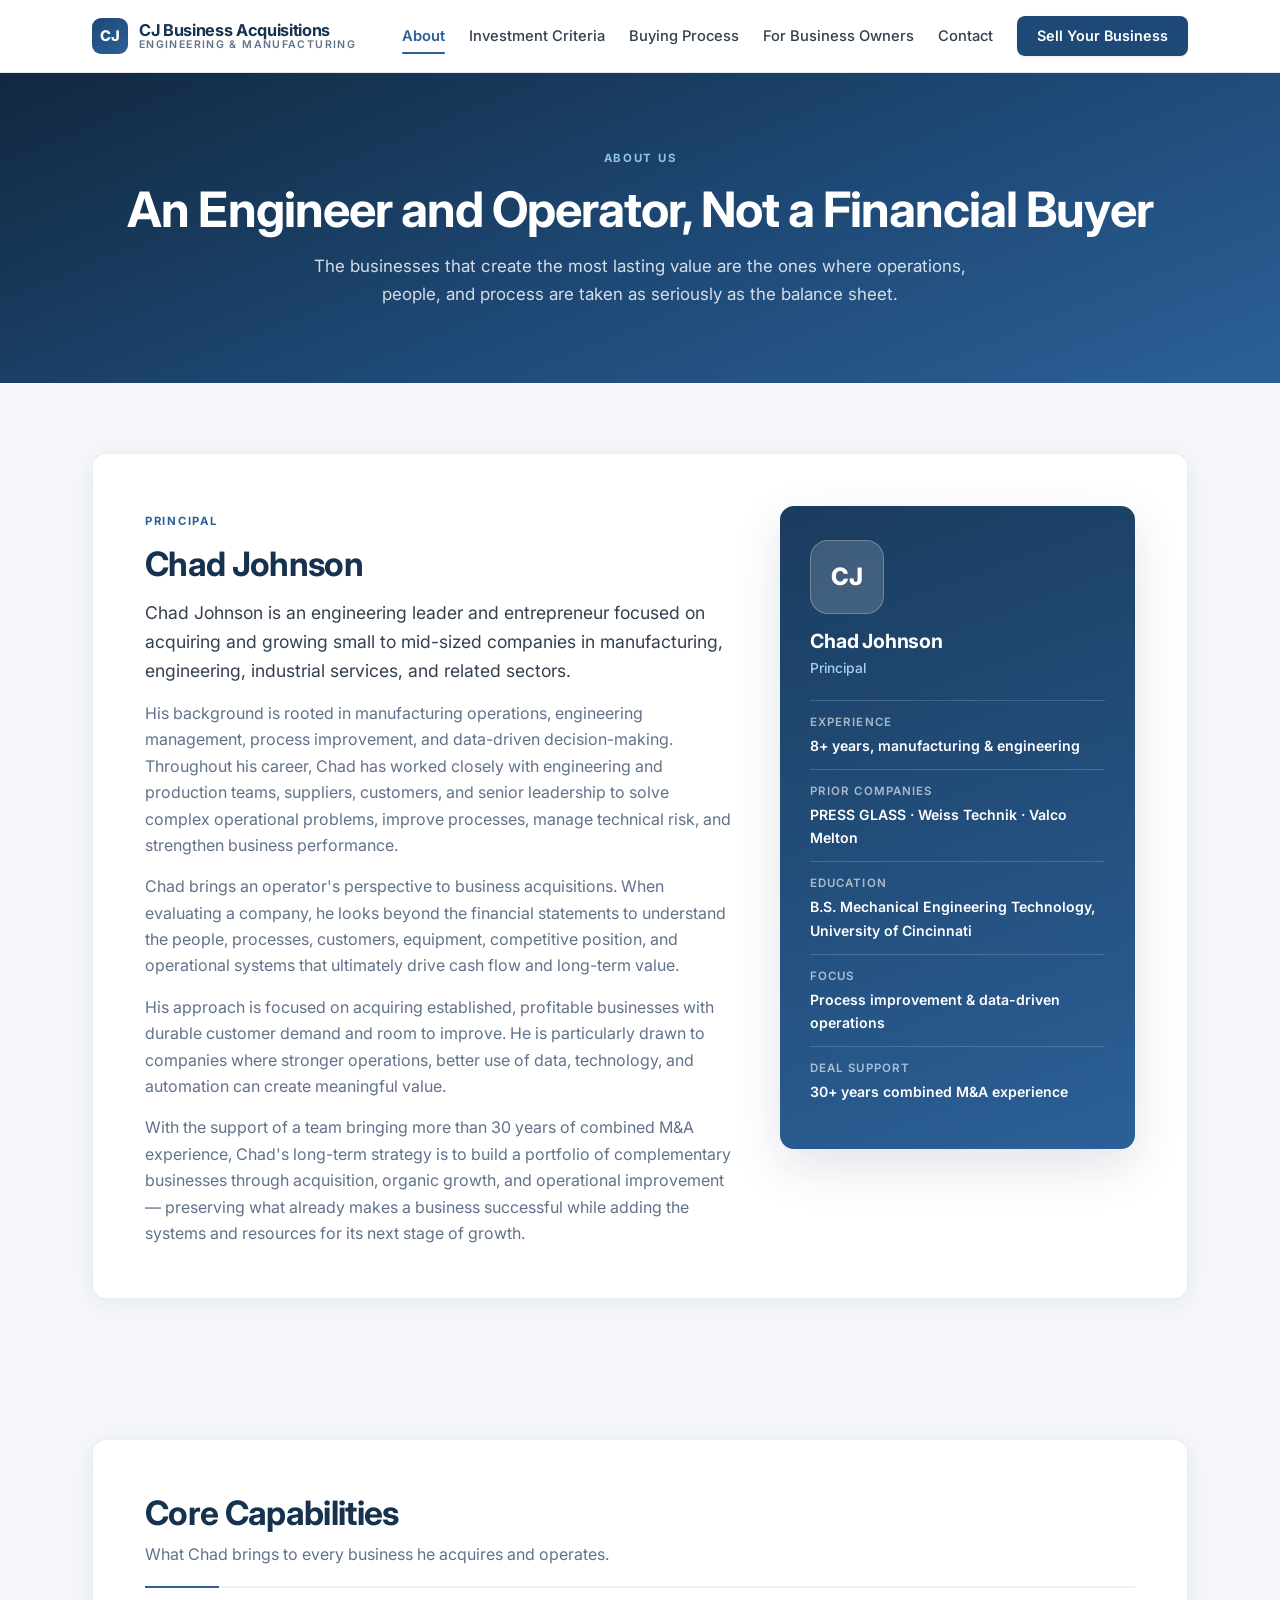
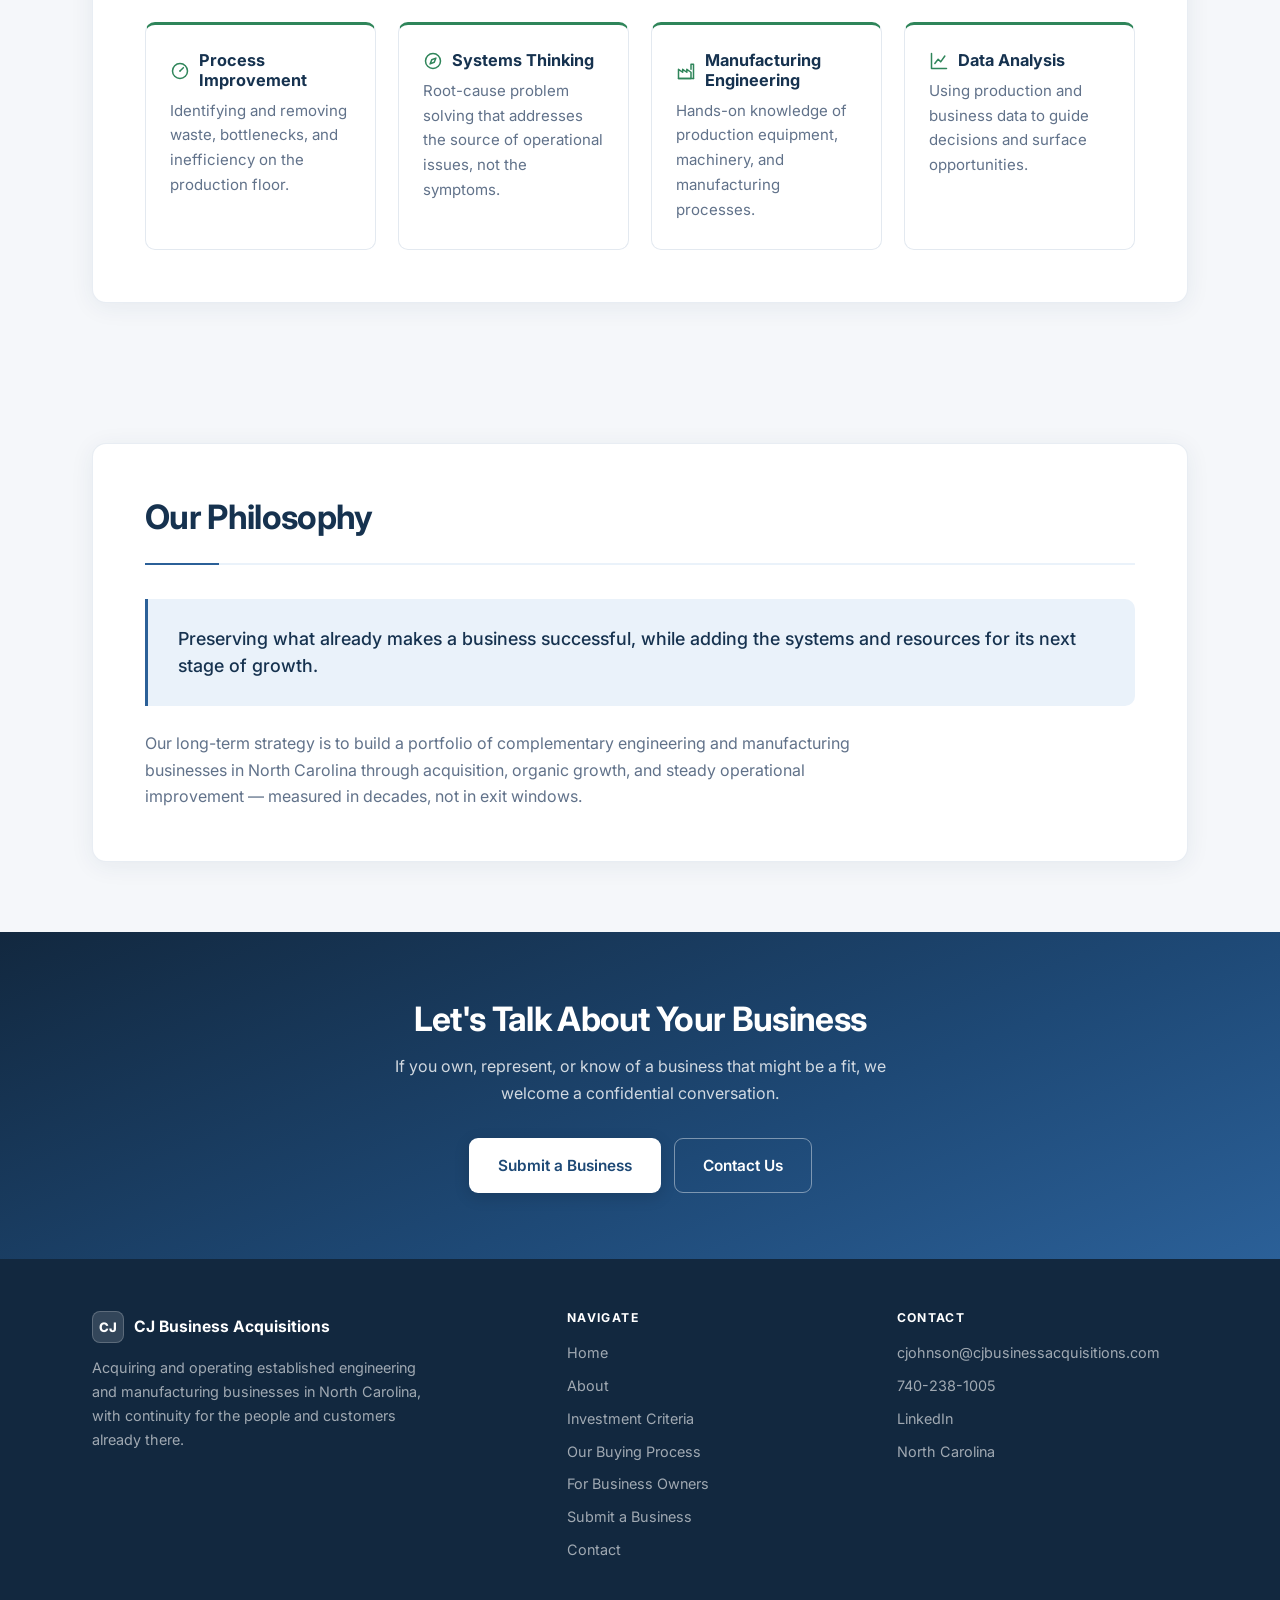
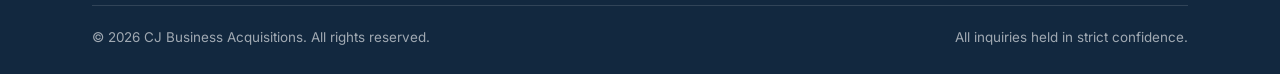
==== commit 79d1aa93: "Add files via upload" ====
--- a/about.html
+++ b/about.html
@@ -84,7 +84,7 @@
 .brand-text .name{font-weight:700;color:var(--heading);font-size:1.02rem;letter-spacing:-.02em}
 .brand-text .sub{font-size:.66rem;letter-spacing:.13em;text-transform:uppercase;color:var(--muted);font-weight:600}
 
-.main-nav{display:flex;align-items:center;gap:28px}
+.main-nav{display:flex;align-items:center;gap:24px}
 .main-nav a{font-size:.92rem;font-weight:500;color:var(--text);transition:color .15s;position:relative;padding:4px 0}
 .main-nav a:hover{color:var(--blue-600)}
 .main-nav a[aria-current="page"]{color:var(--blue-600);font-weight:600}
@@ -102,7 +102,7 @@
 .nav-toggle{display:none;background:none;border:none;color:var(--heading);cursor:pointer;padding:8px;margin-right:-8px}
 .nav-toggle svg{width:26px;height:26px}
 
-@media(max-width:900px){
+@media(max-width:1080px){
   .main-nav{
     position:fixed;top:72px;left:0;right:0;background:#fff;flex-direction:column;align-items:stretch;
     gap:0;padding:6px 22px 18px;box-shadow:var(--shadow-lg);border-bottom:1px solid var(--border);
@@ -316,6 +316,64 @@
 .footer-brand strong{color:#fff;font-size:.98rem}
 .footer-bottom{border-top:1px solid rgba(255,255,255,.13);padding-top:20px;display:flex;justify-content:space-between;flex-wrap:wrap;gap:10px;font-size:.84rem}
 
+
+/* ---------- Buying process timeline ---------- */
+.phase + .phase{margin-top:30px}
+.phase-label{
+  display:block;text-transform:uppercase;letter-spacing:.32em;font-weight:800;
+  font-size:.95rem;color:var(--heading);margin-bottom:10px;
+}
+.phase-title{
+  font-size:clamp(1.9rem,4.4vw,3.1rem);font-weight:800;text-transform:uppercase;
+  letter-spacing:-.025em;line-height:1.02;margin:0 0 46px;color:var(--heading);
+}
+.phase-title .accent{color:var(--blue-600)}
+.timeline{list-style:none;margin:0;padding:0;display:flex;align-items:flex-start}
+.timeline .step{flex:1 1 0;min-width:0;text-align:center;display:flex;flex-direction:column;align-items:center}
+.timeline .box{
+  width:78px;height:78px;border-radius:16px;background:var(--bg-deep);border:1px solid var(--border);
+  display:flex;align-items:center;justify-content:center;font-size:1.9rem;font-weight:800;
+  color:var(--heading);letter-spacing:-.02em;flex-shrink:0;
+  transition:transform .2s,box-shadow .2s;
+}
+.timeline .step:hover .box{transform:translateY(-3px);box-shadow:var(--shadow)}
+.timeline .step.final .box{
+  background:linear-gradient(150deg,var(--navy-700),var(--blue-600));border-color:transparent;
+  color:#fff;box-shadow:0 10px 26px rgba(30,73,118,.32);
+}
+.timeline .arrow{
+  flex:0 0 38px;height:78px;display:flex;align-items:center;justify-content:center;color:var(--blue-600);
+}
+.timeline .arrow svg{width:38px;height:16px}
+.timeline .name{
+  margin-top:20px;font-size:.84rem;font-weight:800;text-transform:uppercase;letter-spacing:.03em;
+  color:var(--heading);line-height:1.25;min-height:2.5em;display:flex;align-items:center;justify-content:center;
+}
+.timeline .rule{width:38px;height:2px;background:var(--blue-600);border-radius:2px;margin:12px 0 12px}
+.timeline .desc{font-size:.93rem;color:var(--muted);line-height:1.45;margin:0;padding:0 4px}
+@media(max-width:860px){
+  .timeline{flex-direction:column;align-items:stretch}
+  .timeline .step{flex-direction:row;text-align:left;align-items:center;gap:18px}
+  .timeline .box{width:62px;height:62px;font-size:1.5rem;border-radius:14px}
+  .timeline .text{display:flex;flex-direction:column;align-items:flex-start}
+  .timeline .name{margin-top:0;min-height:0;justify-content:flex-start}
+  .timeline .rule{margin:8px 0}
+  .timeline .desc{padding:0}
+  .timeline .arrow{flex:0 0 auto;height:34px;width:62px;transform:rotate(90deg)}
+  .timeline .arrow svg{width:26px}
+}
+@media(min-width:861px){.timeline .text{display:contents}}
+
+.fund-callout{
+  display:flex;gap:18px;align-items:flex-start;background:var(--green-050);border:1px solid #cfe7d9;
+  border-radius:var(--radius-sm);padding:24px 26px;margin-top:26px;
+}
+.fund-callout svg{width:28px;height:28px;color:var(--green-600);flex-shrink:0;margin-top:2px}
+.fund-callout h4{margin-bottom:4px}
+.fund-callout p{margin:0;color:var(--text)}
+
+.criteria-note{margin:18px 24px 0;font-size:.88rem;color:var(--muted)}
+.criteria-note strong{color:var(--heading)}
 .text-center{text-align:center}
 </style>
 </head>
@@ -330,9 +388,9 @@
       </span>
     </a>
     <nav class="main-nav">
-        <a href="index.html">Home</a>
         <a href="about.html" aria-current="page">About</a>
         <a href="investment-criteria.html">Investment Criteria</a>
+        <a href="buying-process.html">Buying Process</a>
         <a href="for-business-owners.html">For Business Owners</a>
         <a href="contact.html">Contact</a>
       <a href="submit-a-business.html" class="nav-cta">Sell Your Business</a>
@@ -403,7 +461,7 @@
     <div class="panel">
       <div class="panel-head"><h2>Our Philosophy</h2></div>
       <div class="quote">Preserving what already makes a business successful, while adding the systems and resources for its next stage of growth.</div>
-      <p style="margin-top:24px;max-width:760px">Our long-term strategy is to build a portfolio of complementary engineering and manufacturing businesses in the Piedmont Triad through acquisition, organic growth, and steady operational improvement &mdash; measured in decades, not in exit windows.</p>
+      <p style="margin-top:24px;max-width:760px">Our long-term strategy is to build a portfolio of complementary engineering and manufacturing businesses in North Carolina through acquisition, organic growth, and steady operational improvement &mdash; measured in decades, not in exit windows.</p>
     </div>
   </div>
 </section>
@@ -426,7 +484,7 @@
           <span class="mark">CJ</span>
           <strong>CJ Business Acquisitions</strong>
         </div>
-        <p style="max-width:330px;color:rgba(255,255,255,.6)">Acquiring and operating established engineering and manufacturing businesses in North Carolina's Piedmont Triad, with continuity for the people and customers already there.</p>
+        <p style="max-width:330px;color:rgba(255,255,255,.6)">Acquiring and operating established engineering and manufacturing businesses in North Carolina, with continuity for the people and customers already there.</p>
       </div>
       <div>
         <h4>Navigate</h4>
@@ -434,6 +492,7 @@
           <li><a href="index.html">Home</a></li>
           <li><a href="about.html">About</a></li>
           <li><a href="investment-criteria.html">Investment Criteria</a></li>
+          <li><a href="buying-process.html">Our Buying Process</a></li>
           <li><a href="for-business-owners.html">For Business Owners</a></li>
           <li><a href="submit-a-business.html">Submit a Business</a></li>
           <li><a href="contact.html">Contact</a></li>
@@ -445,7 +504,7 @@
           <li><a href="mailto:cjohnson@cjbusinessacquisitions.com">cjohnson@cjbusinessacquisitions.com</a></li>
           <li><a href="tel:+17402381005">740-238-1005</a></li>
           <li><a href="https://www.linkedin.com/in/chad-johnson-782990149" target="_blank" rel="noopener">LinkedIn</a></li>
-          <li>Piedmont Triad, North Carolina</li>
+          <li>North Carolina</li>
         </ul>
       </div>
     </div>
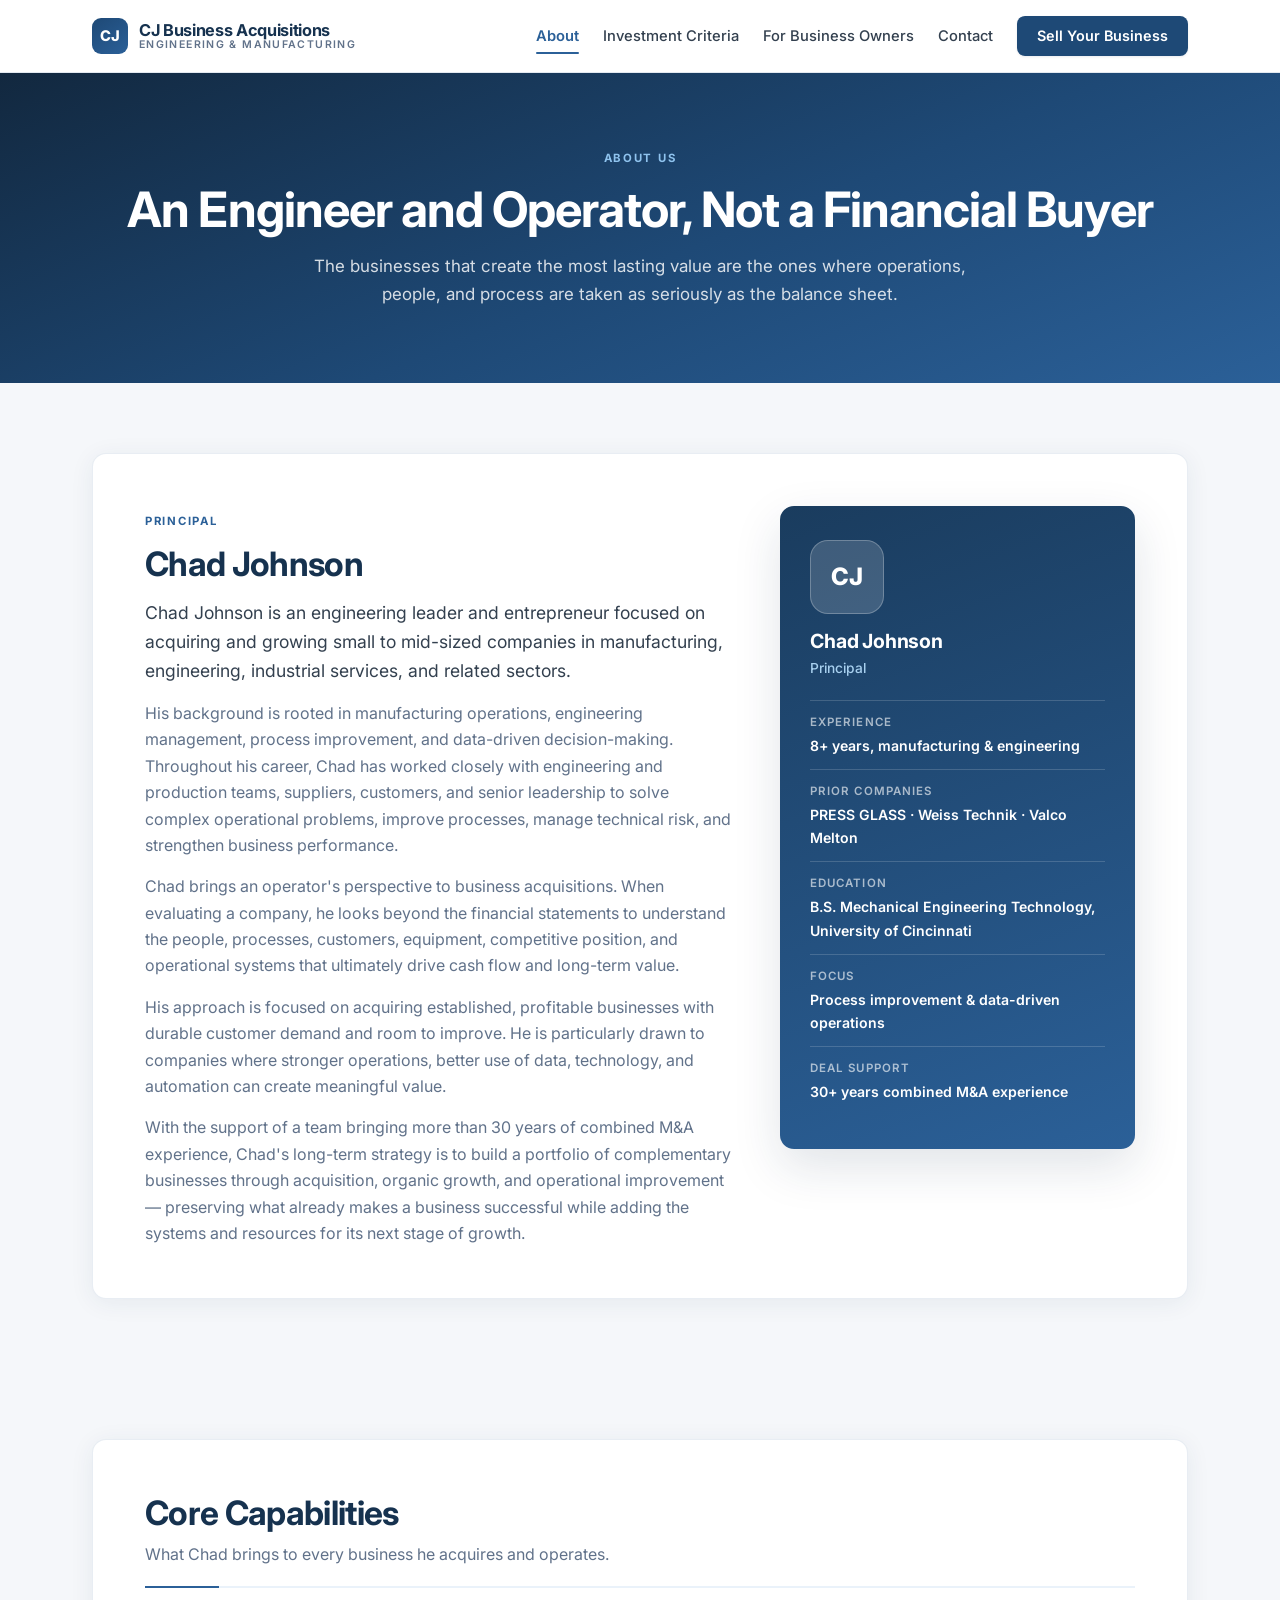
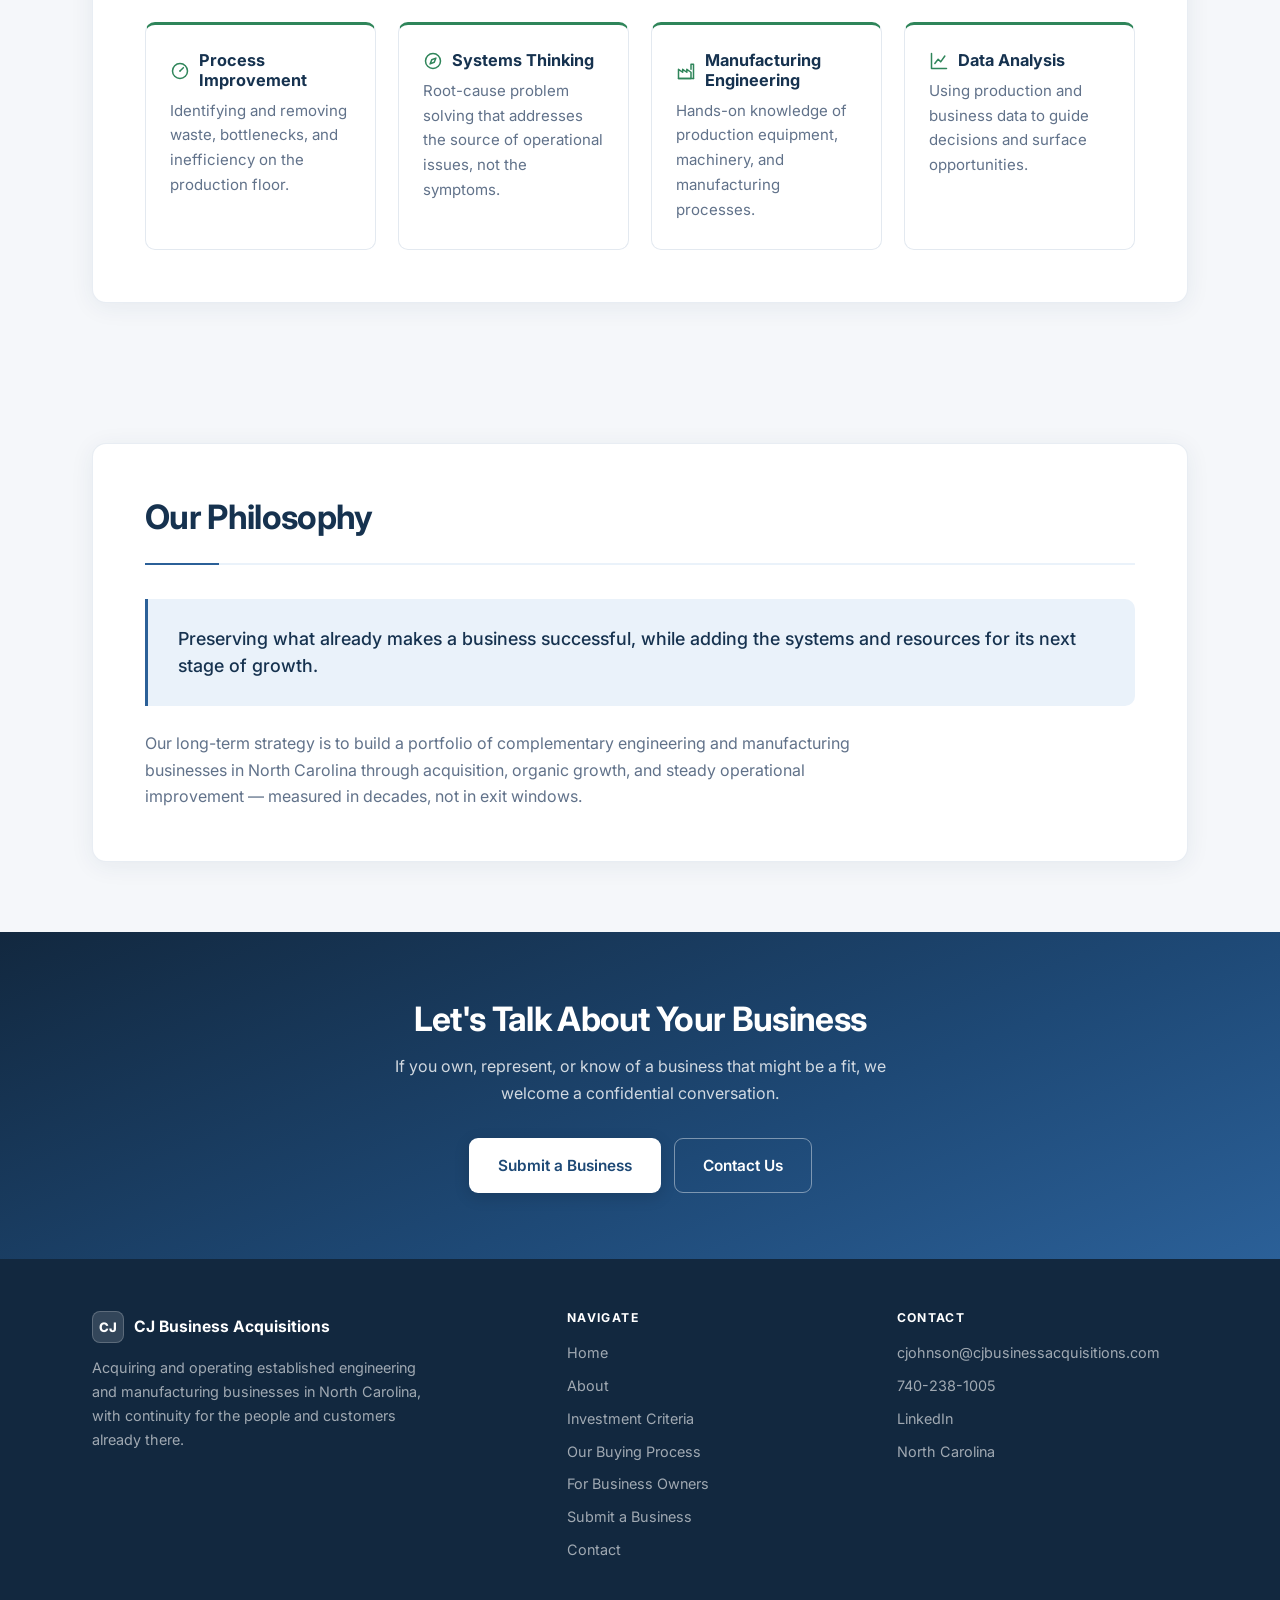
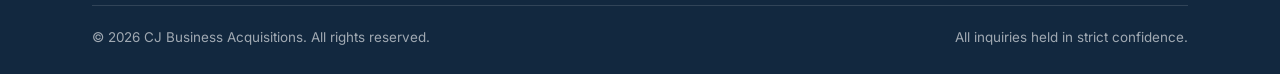
==== commit 29eac6d2: "Add files via upload" ====
--- a/about.html
+++ b/about.html
@@ -102,7 +102,7 @@
 .nav-toggle{display:none;background:none;border:none;color:var(--heading);cursor:pointer;padding:8px;margin-right:-8px}
 .nav-toggle svg{width:26px;height:26px}
 
-@media(max-width:1080px){
+@media(max-width:960px){
   .main-nav{
     position:fixed;top:72px;left:0;right:0;background:#fff;flex-direction:column;align-items:stretch;
     gap:0;padding:6px 22px 18px;box-shadow:var(--shadow-lg);border-bottom:1px solid var(--border);
@@ -374,6 +374,7 @@
 
 .criteria-note{margin:18px 24px 0;font-size:.88rem;color:var(--muted)}
 .criteria-note strong{color:var(--heading)}
+[id]{scroll-margin-top:90px}
 .text-center{text-align:center}
 </style>
 </head>
@@ -390,7 +391,6 @@
     <nav class="main-nav">
         <a href="about.html" aria-current="page">About</a>
         <a href="investment-criteria.html">Investment Criteria</a>
-        <a href="buying-process.html">Buying Process</a>
         <a href="for-business-owners.html">For Business Owners</a>
         <a href="contact.html">Contact</a>
       <a href="submit-a-business.html" class="nav-cta">Sell Your Business</a>
@@ -492,7 +492,7 @@
           <li><a href="index.html">Home</a></li>
           <li><a href="about.html">About</a></li>
           <li><a href="investment-criteria.html">Investment Criteria</a></li>
-          <li><a href="buying-process.html">Our Buying Process</a></li>
+          <li><a href="for-business-owners.html#buying-process">Our Buying Process</a></li>
           <li><a href="for-business-owners.html">For Business Owners</a></li>
           <li><a href="submit-a-business.html">Submit a Business</a></li>
           <li><a href="contact.html">Contact</a></li>
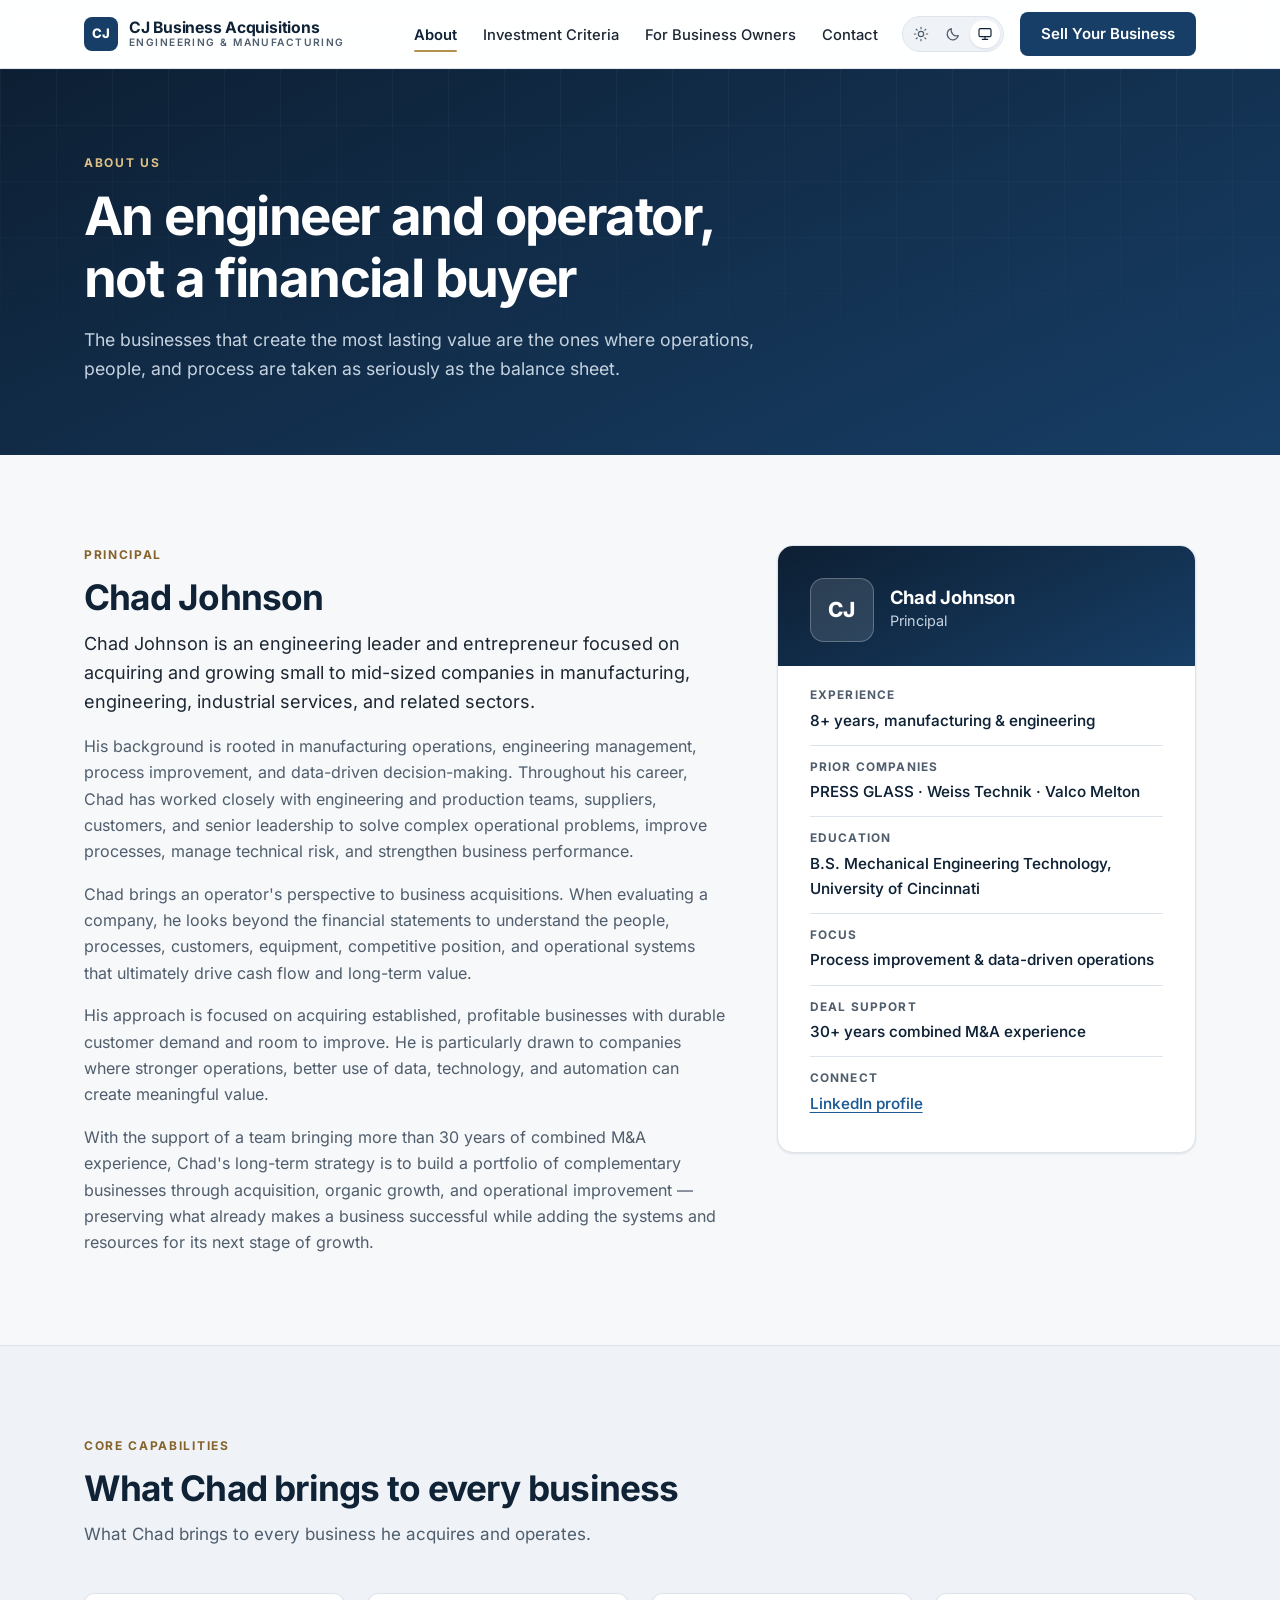
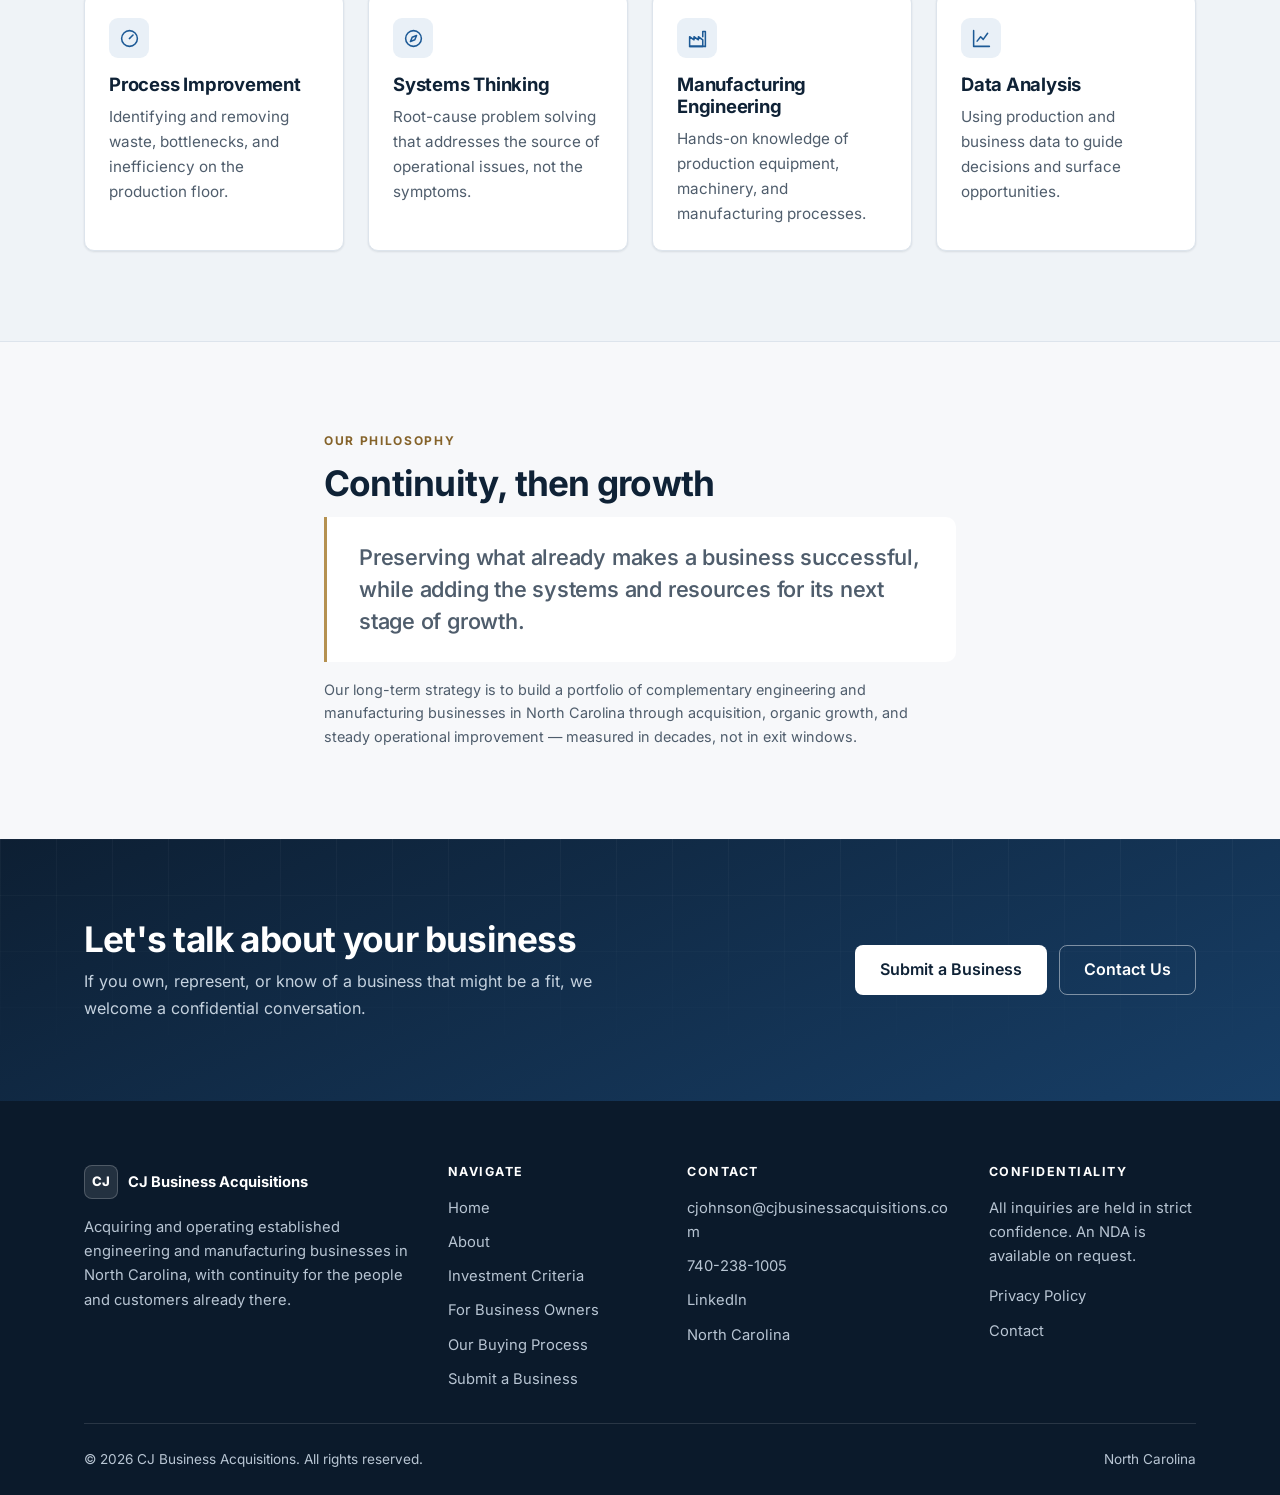
==== commit 6bf69a6f: "Add files via upload" ====
--- a/about.html
+++ b/about.html
@@ -1,556 +1,722 @@
 <!DOCTYPE html>
-<html lang="en">
+<html lang="en" data-theme-pref="system">
 <head>
-<meta charset="UTF-8">
-<meta name="viewport" content="width=device-width, initial-scale=1.0">
-<title>About | CJ Business Acquisitions</title>
+<meta charset="utf-8">
+<meta name="viewport" content="width=device-width, initial-scale=1">
+<title>About Chad Johnson | CJ Business Acquisitions</title>
 <meta name="description" content="Chad Johnson is an engineering leader and operator acquiring small to mid-sized manufacturing, engineering, and industrial services businesses.">
-<link rel="icon" href="data:image/svg+xml,%3Csvg xmlns='http://www.w3.org/2000/svg' viewBox='0 0 64 64'%3E%3Crect width='64' height='64' rx='12' fill='%231e4976'/%3E%3Ctext x='32' y='42' font-family='Helvetica,Arial,sans-serif' font-size='26' font-weight='700' fill='%23ffffff' text-anchor='middle'%3ECJ%3C/text%3E%3C/svg%3E">
-<link rel="preconnect" href="https://fonts.googleapis.com">
-<link rel="preconnect" href="https://fonts.gstatic.com" crossorigin>
-<link href="https://fonts.googleapis.com/css2?family=Inter:wght@400;500;600;700;800&display=swap" rel="stylesheet">
-<style>
+<meta name="robots" content="index,follow">
+<link rel="canonical" href="https://www.cjbusinessacquisitions.com/about.html">
+<meta name="color-scheme" content="light dark">
+<meta name="theme-color" content="#0d1f33">
+<meta name="format-detection" content="telephone=no">
+<link rel="icon" href="/favicon.svg" type="image/svg+xml">
+<link rel="apple-touch-icon" href="/apple-touch-icon.png">
+<link rel="preload" href="/inter-var-latin.woff2" as="font" type="font/woff2" crossorigin>
+<meta property="og:type" content="website">
+<meta property="og:site_name" content="CJ Business Acquisitions">
+<meta property="og:title" content="About Chad Johnson | CJ Business Acquisitions">
+<meta property="og:description" content="Chad Johnson is an engineering leader and operator acquiring small to mid-sized manufacturing, engineering, and industrial services businesses.">
+<meta property="og:url" content="https://www.cjbusinessacquisitions.com/about.html">
+<meta property="og:image" content="https://www.cjbusinessacquisitions.com/og-image.jpg">
+<meta property="og:image:width" content="1200">
+<meta property="og:image:height" content="630">
+<meta property="og:image:alt" content="CJ Business Acquisitions: acquiring established engineering and manufacturing businesses in North Carolina">
+<meta name="twitter:card" content="summary_large_image">
+<script>(function(){var d=document.documentElement,p='system';try{p=localStorage.getItem('theme')||'system'}catch(e){}if(p!=='light'&&p!=='dark')p='system';var dark=p==='dark'||(p==='system'&&window.matchMedia&&matchMedia('(prefers-color-scheme: dark)').matches);d.setAttribute('data-theme',dark?'dark':'light');d.setAttribute('data-theme-pref',p)})();</script>
+<style>@font-face{font-family:"Inter";font-style:normal;font-weight:100 900;font-display:swap;src:url("/inter-var-latin.woff2") format("woff2");unicode-range:U+0000-00FF,U+0131,U+0152-0153,U+02BB-02BC,U+02C6,U+02DA,U+02DC,U+0304,U+0308,U+0329,U+2000-206F,U+20AC,U+2122,U+2191,U+2193,U+2212,U+2215,U+FEFF,U+FFFD}
+
+/* ---------- Tokens: light (default) ---------- */
 :root{
-  --navy-900:#12283f;
-  --navy-800:#1a3c5e;
-  --navy-700:#1e4976;
-  --blue-600:#2b6098;
-  --blue-500:#3479b8;
-  --blue-050:#eaf2fa;
-  --green-600:#2f855a;
-  --green-050:#e9f5ee;
-  --bg:#f5f7fa;
-  --bg-deep:#eef2f7;
-  --white:#ffffff;
-  --heading:#16324f;
-  --text:#33404f;
-  --muted:#61728a;
-  --border:#e3e9f0;
-  --radius:14px;
-  --radius-sm:10px;
-  --shadow-sm:0 1px 3px rgba(22,50,79,.06),0 1px 2px rgba(22,50,79,.04);
-  --shadow:0 4px 24px rgba(22,50,79,.07);
-  --shadow-lg:0 18px 48px rgba(22,50,79,.13);
-  --max:1140px;
+  color-scheme:light;
+  --bg:#f7f8fa; --surface:#ffffff; --surface-2:#eff3f7; --sunken:#e8edf3;
+  --border:#dde4ec; --border-strong:#c3cfdb;
+  --text:#1d2733; --muted:#4f5d6c; --heading:#0f2236;
+  --brand:#173e66; --brand-hover:#1f5185; --on-brand:#ffffff;
+  --link:#1d5a96; --accent:#85632a; --accent-line:#b59150;
+  --icon-bg:#e9f0f7; --icon-fg:#1d5a96;
+  --focus:#2563c9;
+  --success:#1b6a42; --success-bg:#e7f3ec; --success-border:#b9d9c6;
+  --danger:#a4271c; --danger-bg:#fcecea; --danger-border:#efc2bc;
+  --hero-1:#0d1f33; --hero-2:#173e66; --on-hero:#ffffff; --on-hero-muted:#c5d2df; --hero-accent:#dcc085;
+  --hero-card:rgba(255,255,255,.06); --hero-border:rgba(255,255,255,.16);
+  --footer-bg:#0b1a2b; --footer-text:#b8c5d3; --footer-heading:#ffffff; --footer-border:rgba(255,255,255,.12);
+  --shadow-sm:0 1px 2px rgba(15,34,54,.06),0 1px 3px rgba(15,34,54,.05);
+  --shadow:0 6px 24px -8px rgba(15,34,54,.14),0 2px 6px rgba(15,34,54,.05);
+  --header-bg:rgba(255,255,255,.9);
+  --radius-sm:6px; --radius:10px; --radius-lg:16px;
+  --s1:4px; --s2:8px; --s3:12px; --s4:16px; --s5:24px; --s6:32px; --s7:48px; --s8:64px; --s9:96px;
+  --max:1160px; --header-h:68px;
+  --font:"Inter",ui-sans-serif,system-ui,-apple-system,"Segoe UI",Roboto,"Helvetica Neue",Arial,sans-serif;
 }
-
-*{box-sizing:border-box}
-html{scroll-behavior:smooth;-webkit-text-size-adjust:100%}
-body{
-  margin:0;
-  font-family:'Inter',-apple-system,BlinkMacSystemFont,'Segoe UI',Roboto,Helvetica,Arial,sans-serif;
-  background:var(--bg);
-  color:var(--text);
-  line-height:1.65;
-  font-size:16px;
-  -webkit-font-smoothing:antialiased;
+/* ---------- Tokens: dark ---------- */
+:root[data-theme="dark"]{
+  color-scheme:dark;
+  --bg:#0b121b; --surface:#111a25; --surface-2:#0e1721; --sunken:#0a1118;
+  --border:#223142; --border-strong:#304359;
+  --text:#d6dee7; --muted:#9fadbd; --heading:#f1f5f9;
+  --brand:#2b67a6; --brand-hover:#3777bb; --on-brand:#ffffff;
+  --link:#8ebdee; --accent:#d4b36f; --accent-line:#b59150;
+  --icon-bg:#16273a; --icon-fg:#8ebdee;
+  --focus:#8ebdee;
+  --success:#86d2a8; --success-bg:#0f241a; --success-border:#23503a;
+  --danger:#f3a59c; --danger-bg:#2a1413; --danger-border:#5c2a24;
+  --hero-1:#08121d; --hero-2:#11304f;
+  --hero-card:rgba(255,255,255,.05); --hero-border:rgba(255,255,255,.13);
+  --footer-bg:#070e16; --footer-border:rgba(255,255,255,.09);
+  --shadow-sm:0 1px 2px rgba(0,0,0,.4);
+  --shadow:0 8px 28px -10px rgba(0,0,0,.6),0 2px 6px rgba(0,0,0,.35);
+  --header-bg:rgba(13,20,30,.88);
 }
-img{max-width:100%;display:block}
-a{color:inherit;text-decoration:none}
-
-h1,h2,h3,h4{color:var(--heading);line-height:1.22;margin:0 0 14px;font-weight:700;letter-spacing:-.02em}
-h1{font-size:clamp(1.72rem,4.4vw,3.05rem)}
-h2{font-size:clamp(1.55rem,2.7vw,2.1rem)}
-h3{font-size:1.22rem;letter-spacing:-.01em}
-h4{font-size:1.02rem;letter-spacing:0}
-p{margin:0 0 15px;color:var(--muted)}
+/* No-JS fallback: follow the OS setting */
+@media (prefers-color-scheme:dark){
+  :root:not([data-theme]){
+    color-scheme:dark;
+    --bg:#0b121b; --surface:#111a25; --surface-2:#0e1721; --sunken:#0a1118;
+    --border:#223142; --border-strong:#304359;
+    --text:#d6dee7; --muted:#9fadbd; --heading:#f1f5f9;
+    --brand:#2b67a6; --brand-hover:#3777bb;
+    --link:#8ebdee; --accent:#d4b36f;
+    --icon-bg:#16273a; --icon-fg:#8ebdee; --focus:#8ebdee;
+    --success:#86d2a8; --success-bg:#0f241a; --success-border:#23503a;
+    --danger:#f3a59c; --danger-bg:#2a1413; --danger-border:#5c2a24;
+    --hero-1:#08121d; --hero-2:#11304f; --footer-bg:#070e16;
+    --header-bg:rgba(13,20,30,.88);
+  }
+}
+
+/* ---------- Base ---------- */
+*,*::before,*::after{box-sizing:border-box}
+html{-webkit-text-size-adjust:100%;text-size-adjust:100%;scroll-padding-top:calc(var(--header-h) + 16px)}
+body{margin:0;background:var(--bg);color:var(--text);font-family:var(--font);font-size:1rem;line-height:1.65;-webkit-font-smoothing:antialiased;text-rendering:optimizeLegibility;font-feature-settings:"cv11","ss03"}
+img,svg{display:block;max-width:100%}
+h1,h2,h3,h4{color:var(--heading);margin:0 0 var(--s3);line-height:1.18;font-weight:700;letter-spacing:-.022em;text-wrap:balance}
+h1{font-size:clamp(2.05rem,1.3rem + 3vw,3.3rem);letter-spacing:-.03em}
+h2{font-size:clamp(1.6rem,1.2rem + 1.5vw,2.2rem)}
+h3{font-size:1.15rem;letter-spacing:-.012em}
+p{margin:0 0 var(--s4);color:var(--muted);text-wrap:pretty}
 p:last-child{margin-bottom:0}
-.lede{font-size:1.1rem;color:var(--text)}
-
-.container{width:100%;max-width:var(--max);margin:0 auto;padding:0 22px}
-.narrow{max-width:840px}
-
-.eyebrow{
-  display:inline-block;text-transform:uppercase;letter-spacing:.15em;
-  font-size:.71rem;font-weight:700;color:var(--blue-600);margin-bottom:12px;
+strong{color:var(--heading);font-weight:650}
+a{color:var(--link);text-decoration-thickness:1px;text-underline-offset:3px}
+a:hover{text-decoration-thickness:2px}
+ul,ol{margin:0;padding:0}
+.lede{font-size:1.125rem;color:var(--text);line-height:1.6}
+.eyebrow{display:block;font-size:.75rem;font-weight:700;letter-spacing:.14em;text-transform:uppercase;color:var(--accent);margin-bottom:var(--s3)}
+.num{font-variant-numeric:tabular-nums}
+.visually-hidden{position:absolute!important;width:1px;height:1px;padding:0;margin:-1px;overflow:hidden;clip:rect(0,0,0,0);white-space:nowrap;border:0}
+.container{width:100%;max-width:var(--max);margin:0 auto;padding:0 var(--s5)}
+@media (max-width:600px){.container{padding:0 18px}}
+.measure{max-width:68ch}
+
+/* Focus: always visible for keyboard users */
+:focus{outline:none}
+:focus-visible{outline:3px solid var(--focus);outline-offset:3px;border-radius:4px}
+.skip-link{position:absolute;left:var(--s4);top:-60px;z-index:200;background:var(--brand);color:var(--on-brand);padding:10px 16px;border-radius:var(--radius-sm);font-weight:600;text-decoration:none;transition:top .15s}
+.skip-link:focus{top:var(--s3)}
+
+/* ---------- Header ---------- */
+.site-header{position:sticky;top:0;z-index:100;background:var(--header-bg);-webkit-backdrop-filter:saturate(160%) blur(12px);backdrop-filter:saturate(160%) blur(12px);border-bottom:1px solid var(--border)}
+.header-inner{display:flex;align-items:center;justify-content:space-between;gap:var(--s5);height:var(--header-h)}
+.brand{display:flex;align-items:center;gap:11px;text-decoration:none;color:var(--heading);flex-shrink:0}
+.brand-mark{width:34px;height:34px;border-radius:8px;background:var(--brand);color:#fff;display:grid;place-items:center;font-weight:800;font-size:.82rem;letter-spacing:.03em}
+.brand-name{display:flex;flex-direction:column;line-height:1.15}
+.brand-name b{font-size:.98rem;font-weight:700;letter-spacing:-.015em}
+.brand-name span{font-size:.64rem;letter-spacing:.14em;text-transform:uppercase;color:var(--muted);font-weight:600}
+.nav{display:flex;align-items:center;gap:var(--s5)}
+.nav-links{display:flex;align-items:center;gap:26px;list-style:none}
+.nav-links a{color:var(--text);text-decoration:none;font-size:.92rem;font-weight:500;padding:6px 0;position:relative}
+.nav-links a:hover{color:var(--link)}
+.nav-links a[aria-current="page"]{color:var(--heading);font-weight:600}
+.nav-links a[aria-current="page"]::after{content:"";position:absolute;left:0;right:0;bottom:-2px;height:2px;border-radius:2px;background:var(--accent-line)}
+.nav-toggle{display:none;align-items:center;justify-content:center;width:44px;height:44px;margin-right:-10px;border:0;background:none;color:var(--heading);border-radius:8px;cursor:pointer}
+.nav-toggle svg{width:24px;height:24px}
+.nav-toggle .icon-close{display:none}
+.nav-toggle[aria-expanded="true"] .icon-open{display:none}
+.nav-toggle[aria-expanded="true"] .icon-close{display:block}
+.nav-extra{display:flex;align-items:center;gap:var(--s4)}
+
+/* Theme switch: segmented control */
+.theme-switch{display:inline-flex;padding:3px;gap:2px;border:1px solid var(--border);border-radius:999px;background:var(--surface-2)}
+.theme-switch button{display:grid;place-items:center;width:30px;height:28px;border:0;border-radius:999px;background:transparent;color:var(--muted);cursor:pointer;transition:background .15s,color .15s}
+.theme-switch button svg{width:16px;height:16px}
+.theme-switch button:hover{color:var(--heading)}
+.theme-switch button[aria-pressed="true"]{background:var(--surface);color:var(--heading);box-shadow:var(--shadow-sm)}
+.theme-label{display:none;font-size:.8rem;font-weight:600;color:var(--muted);margin-right:var(--s2)}
+
+@media (max-width:980px){
+  .nav-toggle{display:inline-flex}
+  .nav{position:fixed;inset:var(--header-h) 0 auto 0;flex-direction:column;align-items:stretch;gap:0;padding:var(--s2) var(--s5) var(--s5);background:var(--surface);border-bottom:1px solid var(--border);box-shadow:var(--shadow);max-height:calc(100dvh - var(--header-h));overflow-y:auto;visibility:hidden;opacity:0;transform:translateY(-6px);transition:opacity .16s,transform .16s,visibility 0s .16s}
+  .nav.open{visibility:visible;opacity:1;transform:none;transition:opacity .16s,transform .16s}
+  .nav-links{flex-direction:column;align-items:stretch;gap:0}
+  .nav-links a{display:block;padding:14px 2px;border-bottom:1px solid var(--border);font-size:1rem}
+  .nav-links a[aria-current="page"]::after{display:none}
+  .nav-extra{flex-direction:column-reverse;align-items:stretch;gap:var(--s4);padding-top:var(--s4)}
+  .nav-extra .btn{width:100%}
+  .theme-row{display:flex;align-items:center;justify-content:space-between}
+  .theme-label{display:inline}
 }
-.eyebrow.on-dark{color:#8fc3ee}
-
-/* ---------- Header ---------- */
-.site-header{
-  position:sticky;top:0;z-index:120;background:rgba(255,255,255,.94);
-  backdrop-filter:saturate(180%) blur(12px);
-  border-bottom:1px solid var(--border);
+
+/* ---------- Buttons ---------- */
+.btn{--btn-bg:var(--brand);--btn-fg:var(--on-brand);--btn-border:transparent;display:inline-flex;align-items:center;justify-content:center;gap:8px;min-height:44px;padding:11px 20px;border-radius:8px;border:1.5px solid var(--btn-border);background:var(--btn-bg);color:var(--btn-fg);font:inherit;font-size:.94rem;font-weight:600;line-height:1.2;text-decoration:none;cursor:pointer;transition:background-color .15s,border-color .15s,color .15s,box-shadow .15s}
+.btn svg{width:18px;height:18px}
+.btn:hover{--btn-bg:var(--brand-hover)}
+.btn-lg{min-height:50px;padding:13px 24px;font-size:1rem}
+.btn-block{width:100%}
+.btn-secondary{--btn-bg:transparent;--btn-fg:var(--heading);--btn-border:var(--border-strong)}
+.btn-secondary:hover{--btn-bg:var(--surface-2);--btn-border:var(--heading)}
+.btn-light{--btn-bg:#ffffff;--btn-fg:#0f2236}
+.btn-light:hover{--btn-bg:#e8eef5}
+.btn-ghost-light{--btn-bg:transparent;--btn-fg:#ffffff;--btn-border:rgba(255,255,255,.45)}
+.btn-ghost-light:hover{--btn-bg:rgba(255,255,255,.1);--btn-border:#ffffff}
+.btn[disabled]{opacity:.65;cursor:progress}
+.text-link{display:inline-flex;align-items:center;gap:6px;font-weight:600;text-decoration:none}
+.text-link svg{width:17px;height:17px;transition:transform .15s}
+.text-link:hover svg{transform:translateX(3px)}
+
+/* ---------- Hero ---------- */
+.hero,.page-hero,.cta-band{background:linear-gradient(155deg,var(--hero-1) 0%,var(--hero-2) 100%);color:var(--on-hero);position:relative;overflow:hidden}
+.hero::before,.page-hero::before,.cta-band::before{content:"";position:absolute;inset:0;pointer-events:none;background-image:linear-gradient(rgba(255,255,255,.035) 1px,transparent 1px),linear-gradient(90deg,rgba(255,255,255,.035) 1px,transparent 1px);background-size:56px 56px;-webkit-mask-image:linear-gradient(180deg,#000 0%,transparent 90%);mask-image:linear-gradient(180deg,#000 0%,transparent 90%)}
+.hero > *,.page-hero > *,.cta-band > *{position:relative}
+.hero h1,.page-hero h1,.cta-band h2{color:var(--on-hero)}
+.hero .eyebrow,.page-hero .eyebrow{color:var(--hero-accent)}
+.hero{padding:clamp(56px,8vw,104px) 0 clamp(56px,8vw,96px)}
+.hero-grid{display:grid;grid-template-columns:minmax(0,1.35fr) minmax(0,.9fr);gap:clamp(32px,5vw,64px);align-items:center}
+.hero-lead{font-size:clamp(1.05rem,1rem + .35vw,1.2rem);color:var(--on-hero-muted);max-width:40rem;margin-bottom:var(--s6)}
+.hero-actions{display:flex;flex-wrap:wrap;gap:var(--s3)}
+.hero-panel{background:var(--hero-card);border:1px solid var(--hero-border);border-radius:var(--radius-lg);padding:var(--s6)}
+.hero-panel h2{color:var(--on-hero);font-size:1.05rem;letter-spacing:0;margin-bottom:var(--s4)}
+.hero-panel ul{list-style:none;display:grid;gap:var(--s4)}
+.hero-panel li{display:flex;gap:12px;color:var(--on-hero-muted);font-size:.95rem;line-height:1.5}
+.hero-panel li svg{width:20px;height:20px;flex-shrink:0;margin-top:1px;color:var(--hero-accent)}
+.hero-panel li b{display:block;color:var(--on-hero);font-weight:600}
+@media (max-width:900px){.hero-grid{grid-template-columns:1fr}}
+.page-hero{padding:clamp(48px,7vw,84px) 0 clamp(44px,6vw,72px)}
+.page-hero h1{max-width:22ch;margin-bottom:var(--s4)}
+.page-hero p{color:var(--on-hero-muted);font-size:1.1rem;max-width:44rem;margin:0}
+.hero a:not(.btn),.page-hero a:not(.btn),.cta-band a:not(.btn){color:#fff}
+
+/* ---------- Sections ---------- */
+.section{padding:clamp(56px,7vw,96px) 0}
+.section-alt{background:var(--surface-2);border-block:1px solid var(--border)}
+.section-tight{padding:clamp(36px,5vw,56px) 0}
+.section-head{max-width:46rem;margin-bottom:clamp(28px,4vw,44px)}
+.section-head p{font-size:1.06rem}
+.section-head.center{margin-inline:auto;text-align:center}
+
+/* ---------- Grids ---------- */
+.grid{display:grid;gap:var(--s5)}
+.grid-2{grid-template-columns:repeat(2,minmax(0,1fr))}
+.grid-3{grid-template-columns:repeat(3,minmax(0,1fr))}
+.grid-4{grid-template-columns:repeat(4,minmax(0,1fr))}
+@media (max-width:980px){.grid-4{grid-template-columns:repeat(2,minmax(0,1fr))}.grid-3{grid-template-columns:repeat(2,minmax(0,1fr))}}
+@media (max-width:640px){.grid-2,.grid-3,.grid-4{grid-template-columns:1fr}}
+.split{display:grid;grid-template-columns:minmax(0,1.3fr) minmax(0,.85fr);gap:clamp(28px,4vw,56px);align-items:start}
+.split > *{min-width:0}
+@media (max-width:900px){.split{grid-template-columns:1fr}}
+
+/* ---------- Cards ---------- */
+.card{background:var(--surface);border:1px solid var(--border);border-radius:var(--radius);padding:var(--s5);box-shadow:var(--shadow-sm);transition:border-color .15s,box-shadow .15s}
+.card:hover{border-color:var(--border-strong);box-shadow:var(--shadow)}
+.card h3{margin-bottom:var(--s2)}
+.card p{font-size:.95rem}
+.card-icon{width:40px;height:40px;border-radius:9px;background:var(--icon-bg);color:var(--icon-fg);display:grid;place-items:center;margin-bottom:var(--s4)}
+.card-icon svg{width:21px;height:21px}
+.card-index{display:block;font-size:.78rem;font-weight:700;letter-spacing:.12em;color:var(--accent);margin-bottom:var(--s2)}
+.panel{background:var(--surface);border:1px solid var(--border);border-radius:var(--radius-lg);padding:clamp(24px,4vw,44px);box-shadow:var(--shadow-sm)}
+
+/* ---------- Stats ---------- */
+.stats{display:grid;grid-template-columns:repeat(4,minmax(0,1fr));border:1px solid var(--border);border-radius:var(--radius-lg);background:var(--surface);overflow:hidden}
+.stat{padding:var(--s5) var(--s5) 22px;border-left:1px solid var(--border)}
+.stat:first-child{border-left:0}
+.stat dt{font-size:.8rem;color:var(--muted);font-weight:600;letter-spacing:.02em;margin-top:6px}
+.stat dd{margin:0;font-size:clamp(1.5rem,1.1rem + 1.3vw,2rem);font-weight:750;color:var(--heading);letter-spacing:-.03em;line-height:1.1;font-variant-numeric:tabular-nums}
+.stat{display:flex;flex-direction:column-reverse;justify-content:flex-end}
+@media (max-width:820px){.stats{grid-template-columns:repeat(2,minmax(0,1fr))}.stat:nth-child(3){border-left:0}.stat:nth-child(n+3){border-top:1px solid var(--border)}}
+
+/* ---------- Criteria (definition list) ---------- */
+.criteria{margin:0;border-top:1px solid var(--border)}
+.criteria > div{display:grid;grid-template-columns:minmax(0,1fr) minmax(0,auto);align-items:baseline;gap:var(--s4);padding:15px 2px;border-bottom:1px solid var(--border)}
+.criteria dt{font-size:.92rem;color:var(--muted);font-weight:500}
+.criteria dd{margin:0;font-weight:650;color:var(--heading);text-align:right;font-variant-numeric:tabular-nums;max-width:22ch}
+@media (max-width:420px){.criteria > div{grid-template-columns:1fr;gap:2px}.criteria dd{text-align:left;max-width:none}}
+.note{font-size:.9rem;margin-top:var(--s4)}
+
+/* ---------- Lists ---------- */
+.check-list{list-style:none;display:grid;gap:10px}
+.check-list li{display:flex;gap:12px;align-items:flex-start;color:var(--text)}
+.check-list svg{width:19px;height:19px;flex-shrink:0;margin-top:3px;color:var(--success)}
+.contact-list{list-style:none;display:grid;gap:14px}
+.contact-list li{display:flex;gap:12px;align-items:center;min-width:0}
+.contact-list a,.site-footer a[href^="mailto"]{overflow-wrap:anywhere}
+.contact-list svg{width:20px;height:20px;color:var(--icon-fg);flex-shrink:0}
+.steps-mini{list-style:none;counter-reset:s;display:grid;gap:var(--s4)}
+.steps-mini li{counter-increment:s;display:grid;grid-template-columns:30px 1fr;gap:12px;font-size:.94rem;color:var(--muted)}
+.steps-mini li::before{content:counter(s);width:28px;height:28px;border-radius:50%;background:var(--icon-bg);color:var(--icon-fg);font-weight:700;font-size:.82rem;display:grid;place-items:center}
+.steps-mini b{display:block;color:var(--heading);font-weight:600}
+
+/* ---------- Profile ---------- */
+.profile{background:var(--surface);border:1px solid var(--border);border-radius:var(--radius-lg);overflow:hidden;box-shadow:var(--shadow-sm)}
+.profile-top{background:linear-gradient(155deg,var(--hero-1),var(--hero-2));padding:var(--s6) var(--s6) var(--s5);color:#fff;display:flex;gap:var(--s4);align-items:center}
+.avatar{width:64px;height:64px;border-radius:14px;background:rgba(255,255,255,.12);border:1px solid rgba(255,255,255,.25);display:grid;place-items:center;font-weight:800;font-size:1.3rem;color:#fff;flex-shrink:0}
+.profile-top h3{color:#fff;margin:0}
+.profile-top p{color:var(--on-hero-muted);margin:0;font-size:.9rem}
+.profile dl{margin:0;padding:var(--s2) var(--s6) var(--s5)}
+.profile dl div{padding:12px 0;border-bottom:1px solid var(--border)}
+.profile dl div:last-child{border-bottom:0}
+.profile dt{font-size:.74rem;text-transform:uppercase;letter-spacing:.1em;color:var(--muted);font-weight:700}
+.profile dd{margin:2px 0 0;color:var(--heading);font-weight:550;font-size:.95rem}
+
+.quote{margin:0;padding:var(--s5) var(--s6);border-left:3px solid var(--accent-line);background:var(--surface);border-radius:0 var(--radius) var(--radius) 0;font-size:clamp(1.1rem,1rem + .5vw,1.35rem);line-height:1.5;color:var(--heading);font-weight:550;letter-spacing:-.01em}
+
+/* ---------- Callout ---------- */
+.callout{display:flex;gap:var(--s4);align-items:flex-start;padding:var(--s5);border-radius:var(--radius);background:var(--success-bg);border:1px solid var(--success-border);margin-top:var(--s5)}
+.callout svg{width:26px;height:26px;flex-shrink:0;color:var(--success)}
+.callout h3{font-size:1.02rem;margin-bottom:4px}
+.callout p{color:var(--text);margin:0}
+.callout-info{background:var(--icon-bg);border-color:var(--border)}
+.callout-info svg{color:var(--icon-fg)}
+.callout-top{margin:0 0 var(--s5)}
+
+/* ---------- Buying-process timeline ---------- */
+.phase + .phase{margin-top:var(--s5)}
+.phase-label{display:block;text-transform:uppercase;letter-spacing:.3em;font-weight:800;font-size:.85rem;color:var(--accent);margin-bottom:var(--s2)}
+.phase-title{font-size:clamp(1.7rem,1.1rem + 2.6vw,2.8rem);font-weight:800;text-transform:uppercase;letter-spacing:-.025em;line-height:1.04;margin-bottom:clamp(28px,4vw,44px)}
+.phase-title .hl{color:var(--link)}
+.timeline{list-style:none;display:flex;align-items:flex-start}
+.timeline .step{flex:1 1 0;min-width:0;display:flex;flex-direction:column;align-items:center;text-align:center}
+.timeline .box{width:72px;height:72px;border-radius:14px;background:var(--sunken);border:1px solid var(--border);display:grid;place-items:center;font-size:1.7rem;font-weight:800;color:var(--heading);font-variant-numeric:tabular-nums}
+.timeline .final .box{background:var(--brand);border-color:transparent;color:#fff;box-shadow:0 10px 24px -8px rgba(23,62,102,.55)}
+.timeline .arrow{flex:0 0 34px;height:72px;display:grid;place-items:center;color:var(--accent-line)}
+.timeline .arrow svg{width:34px;height:14px}
+.timeline h4{margin:18px 0 0;font-size:.8rem;font-weight:800;text-transform:uppercase;letter-spacing:.04em;min-height:2.5em;display:flex;align-items:center;justify-content:center;line-height:1.25}
+.timeline .rule{width:32px;height:2px;border-radius:2px;background:var(--accent-line);margin:10px 0}
+.timeline p{font-size:.9rem;line-height:1.45;margin:0;padding:0 4px}
+@media (max-width:860px){
+  .timeline{flex-direction:column;align-items:stretch}
+  .timeline .step{flex-direction:row;align-items:center;text-align:left;gap:16px}
+  .timeline .box{width:56px;height:56px;font-size:1.35rem;border-radius:12px;flex-shrink:0}
+  .timeline .step-text{display:flex;flex-direction:column;align-items:flex-start}
+  .timeline h4{margin:0;min-height:0;justify-content:flex-start}
+  .timeline .rule{margin:7px 0}
+  .timeline p{padding:0}
+  .timeline .arrow{flex:0 0 auto;width:56px;height:30px;transform:rotate(90deg)}
+  .timeline .arrow svg{width:22px}
 }
-.site-header .container{display:flex;align-items:center;justify-content:space-between;height:72px}
-.brand{display:flex;align-items:center;gap:11px;white-space:nowrap}
-.brand .mark{
-  width:36px;height:36px;border-radius:9px;flex-shrink:0;
-  background:linear-gradient(145deg,var(--navy-700),var(--blue-600));
-  color:#fff;font-weight:800;font-size:.92rem;letter-spacing:.02em;
-  display:flex;align-items:center;justify-content:center;
+@media (min-width:861px){.timeline .step-text{display:contents}}
+
+/* ---------- CTA band ---------- */
+.cta-band{padding:clamp(52px,7vw,80px) 0}
+.cta-inner{display:flex;align-items:center;justify-content:space-between;gap:var(--s6);flex-wrap:wrap}
+.cta-inner h2{margin-bottom:var(--s2)}
+.cta-inner p{color:var(--on-hero-muted);margin:0;max-width:36rem}
+
+/* ---------- Forms ---------- */
+.form-grid{display:grid;grid-template-columns:repeat(2,minmax(0,1fr));gap:var(--s5) var(--s4)}
+.field{display:flex;flex-direction:column;min-width:0}
+.field.full{grid-column:1 / -1}
+@media (max-width:620px){.form-grid{grid-template-columns:1fr}}
+.field label,.fieldset-label{font-size:.88rem;font-weight:600;color:var(--heading);margin-bottom:6px}
+.req{color:var(--danger);margin-left:2px}
+.opt{font-weight:400;color:var(--muted);font-size:.84rem}
+.hint{font-size:.83rem;color:var(--muted);margin-top:6px}
+input,select,textarea{width:100%;font:inherit;font-size:1rem;color:var(--text);background:var(--surface);border:1.5px solid var(--border-strong);border-radius:8px;padding:11px 13px;min-height:46px;transition:border-color .15s,box-shadow .15s}
+textarea{min-height:128px;resize:vertical;line-height:1.55}
+select{appearance:none;-webkit-appearance:none;padding-right:40px;background-image:linear-gradient(45deg,transparent 50%,var(--muted) 50%),linear-gradient(135deg,var(--muted) 50%,transparent 50%);background-position:calc(100% - 20px) 50%,calc(100% - 15px) 50%;background-size:5px 5px,5px 5px;background-repeat:no-repeat}
+input::placeholder,textarea::placeholder{color:var(--muted);opacity:.85}
+input:hover,select:hover,textarea:hover{border-color:var(--muted)}
+input:focus-visible,select:focus-visible,textarea:focus-visible{outline:none;border-color:var(--focus);box-shadow:0 0 0 3px color-mix(in srgb,var(--focus) 28%,transparent)}
+[aria-invalid="true"]{border-color:var(--danger)!important}
+.field-error{display:flex;gap:6px;align-items:flex-start;font-size:.85rem;color:var(--danger);margin-top:6px;font-weight:500}
+.field-error svg{width:16px;height:16px;flex-shrink:0;margin-top:2px}
+.field-error[hidden]{display:none}
+.hp{position:absolute!important;left:-10000px!important;width:1px;height:1px;overflow:hidden}
+.form-foot{margin-top:var(--s5);display:grid;gap:var(--s4)}
+.captcha{min-height:78px;display:flex;align-items:center}
+.captcha-note{font-size:.85rem;color:var(--muted);margin:0}
+.form-legal{font-size:.84rem;color:var(--muted);margin:0}
+.alert{display:flex;gap:12px;align-items:flex-start;padding:14px 16px;border-radius:var(--radius);border:1px solid;font-size:.94rem;line-height:1.5}
+.alert svg{width:20px;height:20px;flex-shrink:0;margin-top:1px}
+.alert p{margin:0;color:inherit}
+.alert ul{margin:6px 0 0 18px;padding:0}
+.alert a{color:inherit;font-weight:600}
+.alert-error{background:var(--danger-bg);border-color:var(--danger-border);color:var(--danger)}
+.alert-success{background:var(--success-bg);border-color:var(--success-border);color:var(--success)}
+.alert-info{background:var(--surface-2);border-color:var(--border);color:var(--text)}
+.alert[hidden]{display:none}
+.form-success{text-align:center;padding:clamp(24px,5vw,48px) var(--s4)}
+.form-success .success-icon{width:56px;height:56px;margin:0 auto var(--s4);color:var(--success)}
+.form-success .success-icon svg{width:56px;height:56px}
+.form-success[hidden]{display:none}
+.aside-stack{display:grid;gap:var(--s5)}
+.aside-stack h2{font-size:1.15rem;letter-spacing:-.01em}
+
+/* ---------- Prose (privacy) ---------- */
+.prose{max-width:72ch}
+.prose h2{font-size:1.35rem;margin-top:var(--s7)}
+.prose h2:first-child{margin-top:0}
+.prose ul{margin:0 0 var(--s4) 1.2rem;color:var(--muted)}
+.prose li{margin-bottom:6px}
+
+/* ---------- 404 ---------- */
+.notfound{min-height:52vh;display:grid;place-items:center;text-align:center}
+.notfound .code{font-size:.8rem;letter-spacing:.2em;font-weight:700;color:var(--accent)}
+.notfound .actions{display:flex;flex-wrap:wrap;gap:var(--s3);justify-content:center;margin-top:var(--s5)}
+
+/* ---------- Footer ---------- */
+.site-footer{background:var(--footer-bg);color:var(--footer-text);padding:var(--s8) 0 var(--s5);font-size:.92rem}
+.site-footer a{color:var(--footer-text);text-decoration:none}
+.site-footer a:hover{color:#fff;text-decoration:underline}
+.site-footer p{color:var(--footer-text)}
+.footer-grid{display:grid;grid-template-columns:1.6fr 1fr 1.3fr 1fr;gap:var(--s6);padding-bottom:var(--s6);border-bottom:1px solid var(--footer-border)}
+@media (max-width:900px){.footer-grid{grid-template-columns:1fr 1fr}}
+@media (max-width:560px){.footer-grid{grid-template-columns:1fr}}
+.footer-grid h2{color:var(--footer-heading);font-size:.78rem;letter-spacing:.12em;text-transform:uppercase;margin-bottom:var(--s4)}
+.footer-grid ul{list-style:none;display:grid;gap:10px}
+.footer-brand{display:flex;align-items:center;gap:10px;margin-bottom:var(--s4);color:#fff;font-weight:700}
+.footer-brand .brand-mark{background:rgba(255,255,255,.1);border:1px solid rgba(255,255,255,.2)}
+.footer-bottom{display:flex;justify-content:space-between;flex-wrap:wrap;gap:var(--s3);padding-top:var(--s5);font-size:.85rem}
+
+/* ---------- Motion ---------- */
+@media (prefers-reduced-motion:reduce){
+  *,*::before,*::after{animation-duration:.01ms!important;animation-iteration-count:1!important;transition-duration:.01ms!important;scroll-behavior:auto!important}
 }
-.brand-text{display:flex;flex-direction:column;line-height:1.15}
-.brand-text .name{font-weight:700;color:var(--heading);font-size:1.02rem;letter-spacing:-.02em}
-.brand-text .sub{font-size:.66rem;letter-spacing:.13em;text-transform:uppercase;color:var(--muted);font-weight:600}
-
-.main-nav{display:flex;align-items:center;gap:24px}
-.main-nav a{font-size:.92rem;font-weight:500;color:var(--text);transition:color .15s;position:relative;padding:4px 0}
-.main-nav a:hover{color:var(--blue-600)}
-.main-nav a[aria-current="page"]{color:var(--blue-600);font-weight:600}
-.main-nav a[aria-current="page"]::after{
-  content:"";position:absolute;left:0;right:0;bottom:-2px;height:2px;background:var(--blue-600);border-radius:2px;
-}
-.main-nav a.nav-cta{
-  background:var(--navy-700);color:#fff;padding:11px 20px;border-radius:8px;
-  font-weight:600;font-size:.9rem;transition:background .18s,transform .18s,box-shadow .18s;
-  box-shadow:var(--shadow-sm);line-height:1.2;
-}
-.main-nav a.nav-cta:hover{background:var(--blue-600);color:#fff;transform:translateY(-1px);box-shadow:var(--shadow)}
-.main-nav a.nav-cta::after{display:none}
-
-.nav-toggle{display:none;background:none;border:none;color:var(--heading);cursor:pointer;padding:8px;margin-right:-8px}
-.nav-toggle svg{width:26px;height:26px}
-
-@media(max-width:960px){
-  .main-nav{
-    position:fixed;top:72px;left:0;right:0;background:#fff;flex-direction:column;align-items:stretch;
-    gap:0;padding:6px 22px 18px;box-shadow:var(--shadow-lg);border-bottom:1px solid var(--border);
-    transform:translateY(-10px);opacity:0;visibility:hidden;transition:.2s;
-  }
-  .main-nav.open{transform:translateY(0);opacity:1;visibility:visible}
-  .main-nav a{padding:13px 2px;border-bottom:1px solid var(--border)}
-  .main-nav a[aria-current="page"]::after{display:none}
-  .main-nav a.nav-cta{text-align:center;justify-content:center;margin-top:12px;padding:14px 20px;border-bottom:none}
-  .nav-toggle{display:inline-flex}
-}
-
-/* ---------- Hero ---------- */
-.hero{
-  background:linear-gradient(158deg,var(--navy-900) 0%,var(--navy-700) 48%,var(--blue-600) 100%);
-  color:#fff;padding:96px 0 104px;text-align:center;position:relative;overflow:hidden;
-}
-.hero::before{
-  content:"";position:absolute;inset:0;pointer-events:none;
-  background:radial-gradient(ellipse 70% 60% at 50% -10%,rgba(255,255,255,.14),transparent 70%);
-}
-.hero .container{position:relative;z-index:1}
-.hero h1{color:#fff;max-width:900px;margin:0 auto 20px}
-.hero .sub{font-size:1.14rem;color:rgba(255,255,255,.84);max-width:660px;margin:0 auto 30px;line-height:1.6}
-
-.page-hero{
-  background:linear-gradient(158deg,var(--navy-900) 0%,var(--navy-700) 55%,var(--blue-600) 100%);
-  color:#fff;padding:70px 0 74px;text-align:center;
-}
-.page-hero h1{color:#fff;margin-bottom:14px}
-.page-hero .sub{color:rgba(255,255,255,.82);max-width:660px;margin:0 auto;font-size:1.06rem}
-
-.badge-row{display:flex;flex-wrap:wrap;gap:10px;justify-content:center;margin-top:30px}
-.badge{
-  display:inline-flex;align-items:center;gap:7px;background:rgba(255,255,255,.11);
-  border:1px solid rgba(255,255,255,.2);padding:8px 17px;border-radius:999px;
-  font-size:.83rem;color:rgba(255,255,255,.94);font-weight:500;backdrop-filter:blur(4px);
-}
-.badge .dot{width:5px;height:5px;border-radius:50%;background:#8fc3ee;flex-shrink:0}
-
-.cta-row{display:flex;flex-wrap:wrap;gap:13px;justify-content:center;margin-top:32px}
-
-/* ---------- Buttons ---------- */
-.btn{
-  display:inline-flex;align-items:center;justify-content:center;gap:8px;
-  padding:14px 28px;border-radius:9px;font-weight:600;font-size:.96rem;
-  border:1.5px solid transparent;cursor:pointer;font-family:inherit;
-  transition:transform .18s,background .18s,box-shadow .18s,border-color .18s,color .18s;
-}
-.btn-primary{background:#fff;color:var(--navy-700);box-shadow:0 4px 16px rgba(0,0,0,.14)}
-.btn-primary:hover{transform:translateY(-2px);box-shadow:0 8px 24px rgba(0,0,0,.2)}
-.btn-outline{background:transparent;border-color:rgba(255,255,255,.42);color:#fff}
-.btn-outline:hover{border-color:#fff;background:rgba(255,255,255,.1)}
-.btn-solid{background:var(--navy-700);color:#fff;box-shadow:var(--shadow-sm)}
-.btn-solid:hover{background:var(--blue-600);transform:translateY(-2px);box-shadow:var(--shadow)}
-.btn-ghost{background:transparent;border-color:var(--border);color:var(--heading)}
-.btn-ghost:hover{border-color:var(--blue-600);color:var(--blue-600)}
-.btn-block{width:100%;padding:16px 28px;font-size:1rem}
-
-/* ---------- Sections & panels ---------- */
-section{padding:70px 0}
-section.tight{padding:48px 0}
-
-.panel{
-  background:var(--white);border-radius:var(--radius);box-shadow:var(--shadow);
-  padding:52px;border:1px solid rgba(227,233,240,.8);
-}
-@media(max-width:680px){.panel{padding:30px 22px}}
-
-.panel-head{margin-bottom:34px;padding-bottom:18px;border-bottom:2px solid var(--blue-050);position:relative}
-.panel-head::after{content:"";position:absolute;left:0;bottom:-2px;width:74px;height:2px;background:var(--blue-600)}
-.panel-head h2{margin-bottom:8px}
-.panel-head p{max-width:760px}
-
-.section-head{max-width:720px;margin:0 auto 40px;text-align:center}
-.section-head p{font-size:1.05rem}
-
-/* ---------- Grids & cards ---------- */
-.grid{display:grid;gap:22px}
-.grid-2{grid-template-columns:repeat(2,1fr)}
-.grid-3{grid-template-columns:repeat(3,1fr)}
-.grid-4{grid-template-columns:repeat(4,1fr)}
-@media(max-width:940px){.grid-3,.grid-4{grid-template-columns:repeat(2,1fr)}}
-@media(max-width:620px){.grid-2,.grid-3,.grid-4{grid-template-columns:1fr}}
-
-.card{
-  background:var(--white);border:1px solid var(--border);border-radius:var(--radius-sm);
-  padding:26px 24px;border-top:3px solid var(--green-600);
-  transition:transform .2s,box-shadow .2s;
-}
-.card:hover{transform:translateY(-3px);box-shadow:var(--shadow)}
-.card.blue-top{border-top-color:var(--blue-600)}
-.card h4{margin-bottom:8px;display:flex;align-items:center;gap:9px}
-.card p{font-size:.94rem}
-.card .ico{width:20px;height:20px;color:var(--green-600);flex-shrink:0}
-.card.blue-top .ico{color:var(--blue-600)}
-
-.card-plain{border-top-width:1px;border-top-color:var(--border)}
-
-/* ---------- Stats ---------- */
-.stat-grid{display:grid;grid-template-columns:repeat(4,1fr);gap:20px}
-@media(max-width:760px){.stat-grid{grid-template-columns:repeat(2,1fr)}}
-.stat{
-  background:var(--white);border:1px solid var(--border);border-radius:var(--radius-sm);
-  padding:28px 18px;text-align:center;
-}
-.stat .num{display:block;font-size:1.85rem;font-weight:800;color:var(--navy-700);letter-spacing:-.03em;line-height:1.15}
-.stat .label{font-size:.76rem;text-transform:uppercase;letter-spacing:.09em;color:var(--muted);margin-top:8px;font-weight:600}
-
-/* ---------- Criteria rows ---------- */
-.criteria-grid{display:grid;grid-template-columns:repeat(2,1fr);gap:0}
-@media(max-width:680px){.criteria-grid{grid-template-columns:1fr}}
-.criteria-item{
-  display:flex;justify-content:space-between;align-items:baseline;gap:18px;
-  padding:19px 24px;border-bottom:1px solid var(--border);
-}
-.criteria-item:nth-child(odd){border-right:1px solid var(--border)}
-@media(max-width:680px){.criteria-item:nth-child(odd){border-right:none}}
-.criteria-item .k{font-size:.78rem;text-transform:uppercase;letter-spacing:.09em;color:var(--muted);font-weight:700}
-.criteria-item .v{font-weight:700;color:var(--heading);text-align:right;font-size:1.02rem}
-
-/* ---------- Lists ---------- */
-.check-list{list-style:none;margin:0;padding:0}
-.check-list li{display:flex;align-items:flex-start;gap:12px;padding:9px 0;color:var(--text);font-size:.96rem}
-.check-list li svg{width:19px;height:19px;flex-shrink:0;margin-top:3px;color:var(--green-600)}
-
-.steps{list-style:none;margin:0;padding:0;counter-reset:s}
-.steps li{counter-increment:s;display:flex;gap:20px;padding:22px 0;border-bottom:1px solid var(--border)}
-.steps li:last-child{border-bottom:none}
-.steps li::before{
-  content:counter(s,decimal-leading-zero);flex-shrink:0;width:42px;height:42px;border-radius:11px;
-  background:var(--blue-050);color:var(--blue-600);font-weight:800;font-size:.9rem;
-  display:flex;align-items:center;justify-content:center;
-}
-.steps h4{margin-bottom:5px}
-.steps p{font-size:.95rem}
-
-/* ---------- Profile ---------- */
-.two-col{display:grid;grid-template-columns:1.25fr .75fr;gap:44px;align-items:start}
-@media(max-width:900px){.two-col{grid-template-columns:1fr;gap:28px}}
-
-.profile-card{
-  background:linear-gradient(160deg,var(--navy-800),var(--blue-600));
-  border-radius:var(--radius);padding:34px 30px;color:#fff;box-shadow:var(--shadow-lg);
-}
-.profile-card .avatar{
-  width:74px;height:74px;border-radius:18px;background:rgba(255,255,255,.16);
-  border:1px solid rgba(255,255,255,.25);
-  display:flex;align-items:center;justify-content:center;font-size:1.5rem;font-weight:800;margin-bottom:16px;
-}
-.profile-card h3{color:#fff;margin-bottom:3px}
-.profile-card .role{color:#a8d0ef;font-size:.86rem;display:block;margin-bottom:20px;font-weight:500}
-.profile-card ul{list-style:none;margin:0;padding:0}
-.profile-card li{padding:12px 0;border-top:1px solid rgba(255,255,255,.16);font-size:.88rem}
-.profile-card li .k{display:block;color:rgba(255,255,255,.62);font-size:.72rem;text-transform:uppercase;letter-spacing:.09em;font-weight:600;margin-bottom:2px}
-.profile-card li .v{color:#fff;font-weight:600}
-
-.quote{
-  background:var(--blue-050);border-left:3px solid var(--blue-600);border-radius:0 var(--radius-sm) var(--radius-sm) 0;
-  padding:26px 30px;font-size:1.12rem;color:var(--heading);font-weight:500;line-height:1.55;
-}
-
-/* ---------- Forms ---------- */
-.form-row{margin-bottom:19px}
-.form-row.split{display:grid;grid-template-columns:1fr 1fr;gap:18px}
-@media(max-width:600px){.form-row.split{grid-template-columns:1fr}}
-label{display:block;font-size:.83rem;font-weight:700;color:var(--heading);margin-bottom:7px;letter-spacing:.01em}
-label .opt{font-weight:400;color:var(--muted)}
-input,select,textarea{
-  width:100%;padding:13px 14px;border:1.5px solid var(--border);border-radius:9px;
-  font-size:.96rem;font-family:inherit;color:var(--text);background:#fcfdfe;transition:border-color .15s,box-shadow .15s,background .15s;
-}
-input:focus,select:focus,textarea:focus{
-  outline:none;border-color:var(--blue-600);background:#fff;box-shadow:0 0 0 3px rgba(43,96,152,.13);
-}
-textarea{resize:vertical;min-height:112px}
-.form-note{font-size:.82rem;color:var(--muted);margin-top:14px;text-align:center}
-
-.notice{
-  display:flex;gap:14px;background:var(--green-050);border:1px solid #cfe7d9;
-  border-radius:var(--radius-sm);padding:19px 22px;margin-bottom:28px;
-}
-.notice svg{width:24px;height:24px;color:var(--green-600);flex-shrink:0}
-.notice p{margin:0;color:var(--text);font-size:.92rem}
-.notice strong{color:var(--heading)}
-
-.form-status{margin-top:16px;padding:14px 16px;border-radius:9px;font-size:.92rem;display:none}
-.form-status.success{display:block;background:var(--green-050);color:var(--green-600);border:1px solid #bfe0cd;font-weight:500}
-.form-status.error{display:block;background:#fdecec;color:#a3312b;border:1px solid #f5c9c6}
-.form-status.sending{display:block;background:var(--bg-deep);color:var(--muted)}
-
-/* ---------- CTA band ---------- */
-.cta-band{
-  background:linear-gradient(158deg,var(--navy-900),var(--navy-700) 60%,var(--blue-600));
-  color:#fff;padding:66px 0;text-align:center;
-}
-.cta-band h2{color:#fff}
-.cta-band p{color:rgba(255,255,255,.8);max-width:560px;margin:0 auto}
-
-/* ---------- Footer ---------- */
-.site-footer{background:var(--navy-900);color:rgba(255,255,255,.6);padding:52px 0 26px;font-size:.9rem}
-.footer-grid{display:grid;grid-template-columns:1.5fr 1fr 1fr;gap:38px;margin-bottom:34px}
-@media(max-width:760px){.footer-grid{grid-template-columns:1fr;gap:26px}}
-.footer-grid h4{color:#fff;font-size:.76rem;text-transform:uppercase;letter-spacing:.11em;margin-bottom:15px;font-weight:700}
-.footer-grid ul{list-style:none;margin:0;padding:0}
-.footer-grid li{margin-bottom:9px}
-.footer-grid a{transition:color .15s}
-.footer-grid a:hover{color:#8fc3ee}
-.footer-brand{display:flex;align-items:center;gap:10px;margin-bottom:13px}
-.footer-brand .mark{width:32px;height:32px;border-radius:8px;background:rgba(255,255,255,.14);border:1px solid rgba(255,255,255,.2);display:flex;align-items:center;justify-content:center;font-weight:800;font-size:.82rem;color:#fff}
-.footer-brand strong{color:#fff;font-size:.98rem}
-.footer-bottom{border-top:1px solid rgba(255,255,255,.13);padding-top:20px;display:flex;justify-content:space-between;flex-wrap:wrap;gap:10px;font-size:.84rem}
-
-
-/* ---------- Buying process timeline ---------- */
-.phase + .phase{margin-top:30px}
-.phase-label{
-  display:block;text-transform:uppercase;letter-spacing:.32em;font-weight:800;
-  font-size:.95rem;color:var(--heading);margin-bottom:10px;
-}
-.phase-title{
-  font-size:clamp(1.9rem,4.4vw,3.1rem);font-weight:800;text-transform:uppercase;
-  letter-spacing:-.025em;line-height:1.02;margin:0 0 46px;color:var(--heading);
-}
-.phase-title .accent{color:var(--blue-600)}
-.timeline{list-style:none;margin:0;padding:0;display:flex;align-items:flex-start}
-.timeline .step{flex:1 1 0;min-width:0;text-align:center;display:flex;flex-direction:column;align-items:center}
-.timeline .box{
-  width:78px;height:78px;border-radius:16px;background:var(--bg-deep);border:1px solid var(--border);
-  display:flex;align-items:center;justify-content:center;font-size:1.9rem;font-weight:800;
-  color:var(--heading);letter-spacing:-.02em;flex-shrink:0;
-  transition:transform .2s,box-shadow .2s;
-}
-.timeline .step:hover .box{transform:translateY(-3px);box-shadow:var(--shadow)}
-.timeline .step.final .box{
-  background:linear-gradient(150deg,var(--navy-700),var(--blue-600));border-color:transparent;
-  color:#fff;box-shadow:0 10px 26px rgba(30,73,118,.32);
-}
-.timeline .arrow{
-  flex:0 0 38px;height:78px;display:flex;align-items:center;justify-content:center;color:var(--blue-600);
-}
-.timeline .arrow svg{width:38px;height:16px}
-.timeline .name{
-  margin-top:20px;font-size:.84rem;font-weight:800;text-transform:uppercase;letter-spacing:.03em;
-  color:var(--heading);line-height:1.25;min-height:2.5em;display:flex;align-items:center;justify-content:center;
-}
-.timeline .rule{width:38px;height:2px;background:var(--blue-600);border-radius:2px;margin:12px 0 12px}
-.timeline .desc{font-size:.93rem;color:var(--muted);line-height:1.45;margin:0;padding:0 4px}
-@media(max-width:860px){
-  .timeline{flex-direction:column;align-items:stretch}
-  .timeline .step{flex-direction:row;text-align:left;align-items:center;gap:18px}
-  .timeline .box{width:62px;height:62px;font-size:1.5rem;border-radius:14px}
-  .timeline .text{display:flex;flex-direction:column;align-items:flex-start}
-  .timeline .name{margin-top:0;min-height:0;justify-content:flex-start}
-  .timeline .rule{margin:8px 0}
-  .timeline .desc{padding:0}
-  .timeline .arrow{flex:0 0 auto;height:34px;width:62px;transform:rotate(90deg)}
-  .timeline .arrow svg{width:26px}
-}
-@media(min-width:861px){.timeline .text{display:contents}}
-
-.fund-callout{
-  display:flex;gap:18px;align-items:flex-start;background:var(--green-050);border:1px solid #cfe7d9;
-  border-radius:var(--radius-sm);padding:24px 26px;margin-top:26px;
-}
-.fund-callout svg{width:28px;height:28px;color:var(--green-600);flex-shrink:0;margin-top:2px}
-.fund-callout h4{margin-bottom:4px}
-.fund-callout p{margin:0;color:var(--text)}
-
-.criteria-note{margin:18px 24px 0;font-size:.88rem;color:var(--muted)}
-.criteria-note strong{color:var(--heading)}
-[id]{scroll-margin-top:90px}
-.text-center{text-align:center}
-</style>
+@media (prefers-reduced-motion:no-preference){html{scroll-behavior:smooth}}
+@media print{.site-header,.site-footer,.cta-band,.nav-toggle{display:none!important}body{background:#fff;color:#000}}</style>
 </head>
 <body>
+<a class="skip-link" href="#main">Skip to main content</a>
 <header class="site-header">
-  <div class="container">
-    <a href="index.html" class="brand">
-      <span class="mark">CJ</span>
-      <span class="brand-text">
-        <span class="name">CJ Business Acquisitions</span>
-        <span class="sub">Engineering &amp; Manufacturing</span>
-      </span>
+  <div class="container header-inner">
+    <a href="/" class="brand" aria-label="CJ Business Acquisitions, home">
+      <span class="brand-mark" aria-hidden="true">CJ</span>
+      <span class="brand-name" aria-hidden="true"><b>CJ Business Acquisitions</b><span>Engineering &amp; Manufacturing</span></span>
     </a>
-    <nav class="main-nav">
-        <a href="about.html" aria-current="page">About</a>
-        <a href="investment-criteria.html">Investment Criteria</a>
-        <a href="for-business-owners.html">For Business Owners</a>
-        <a href="contact.html">Contact</a>
-      <a href="submit-a-business.html" class="nav-cta">Sell Your Business</a>
+    <button class="nav-toggle" type="button" aria-expanded="false" aria-controls="site-nav" aria-label="Open menu">
+      <span class="icon-open"><svg viewBox="0 0 24 24" fill="none" stroke="currentColor" stroke-width="2" stroke-linecap="round" stroke-linejoin="round" aria-hidden="true" focusable="false"><path d="M4 7h16M4 12h16M4 17h16"/></svg></span><span class="icon-close"><svg viewBox="0 0 24 24" fill="none" stroke="currentColor" stroke-width="2" stroke-linecap="round" stroke-linejoin="round" aria-hidden="true" focusable="false"><path d="M6 6l12 12M18 6L6 18"/></svg></span>
+    </button>
+    <nav class="nav" id="site-nav" aria-label="Main">
+      <ul class="nav-links">
+        <li><a href="/about.html" aria-current="page">About</a></li>
+        <li><a href="/investment-criteria.html">Investment Criteria</a></li>
+        <li><a href="/for-business-owners.html">For Business Owners</a></li>
+        <li><a href="/contact.html">Contact</a></li>
+      </ul>
+      <div class="nav-extra">
+        <div class="theme-row"><span class="theme-label" aria-hidden="true">Theme</span><div class="theme-switch" role="group" aria-label="Color theme">
+          <button type="button" data-theme-set="light" aria-pressed="false" title="Light theme"><svg viewBox="0 0 24 24" fill="none" stroke="currentColor" stroke-width="1.75" stroke-linecap="round" stroke-linejoin="round" aria-hidden="true" focusable="false"><circle cx="12" cy="12" r="4"/><path d="M12 2v2M12 20v2M4.9 4.9l1.4 1.4M17.7 17.7l1.4 1.4M2 12h2M20 12h2M4.9 19.1l1.4-1.4M17.7 6.3l1.4-1.4"/></svg><span class="visually-hidden">Light theme</span></button>
+          <button type="button" data-theme-set="dark" aria-pressed="false" title="Dark theme"><svg viewBox="0 0 24 24" fill="none" stroke="currentColor" stroke-width="1.75" stroke-linecap="round" stroke-linejoin="round" aria-hidden="true" focusable="false"><path d="M20 14.5A8.5 8.5 0 019.5 4a8.5 8.5 0 1010.5 10.5z"/></svg><span class="visually-hidden">Dark theme</span></button>
+          <button type="button" data-theme-set="system" aria-pressed="false" title="Match system"><svg viewBox="0 0 24 24" fill="none" stroke="currentColor" stroke-width="1.75" stroke-linecap="round" stroke-linejoin="round" aria-hidden="true" focusable="false"><rect x="3" y="4" width="18" height="12" rx="2"/><path d="M8 20h8M12 16v4"/></svg><span class="visually-hidden">Match system setting</span></button>
+        </div></div>
+        <a href="/submit-a-business.html" class="btn">Sell Your Business</a>
+      </div>
     </nav>
-    <button class="nav-toggle" aria-label="Toggle navigation" aria-expanded="false">
-      <svg viewBox="0 0 24 24" fill="none" stroke="currentColor" stroke-width="2"><path d="M4 7h16M4 12h16M4 17h16" stroke-linecap="round"/></svg>
-    </button>
   </div>
 </header>
+<main id="main" tabindex="-1">
 
 <section class="page-hero">
   <div class="container">
-    <div class="eyebrow on-dark">About Us</div>
-    <h1>An Engineer and Operator, Not a Financial Buyer</h1>
-    <p class="sub">The businesses that create the most lasting value are the ones where operations, people, and process are taken as seriously as the balance sheet.</p>
+    <span class="eyebrow">About Us</span>
+    <h1>An engineer and operator, not a financial buyer</h1>
+    <p>The businesses that create the most lasting value are the ones where operations, people, and process are taken as seriously as the balance sheet.</p>
   </div>
 </section>
 
-<section>
+<section class="section" aria-labelledby="bio-title">
+  <div class="container split">
+    <div class="measure">
+      <span class="eyebrow">Principal</span>
+      <h2 id="bio-title">Chad Johnson</h2>
+      <p class="lede">Chad Johnson is an engineering leader and entrepreneur focused on acquiring and growing small to mid-sized companies in manufacturing, engineering, industrial services, and related sectors.</p>
+      <p>His background is rooted in manufacturing operations, engineering management, process improvement, and data-driven decision-making. Throughout his career, Chad has worked closely with engineering and production teams, suppliers, customers, and senior leadership to solve complex operational problems, improve processes, manage technical risk, and strengthen business performance.</p>
+      <p>Chad brings an operator's perspective to business acquisitions. When evaluating a company, he looks beyond the financial statements to understand the people, processes, customers, equipment, competitive position, and operational systems that ultimately drive cash flow and long-term value.</p>
+      <p>His approach is focused on acquiring established, profitable businesses with durable customer demand and room to improve. He is particularly drawn to companies where stronger operations, better use of data, technology, and automation can create meaningful value.</p>
+      <p>With the support of a team bringing more than 30 years of combined M&amp;A experience, Chad's long-term strategy is to build a portfolio of complementary businesses through acquisition, organic growth, and operational improvement &mdash; preserving what already makes a business successful while adding the systems and resources for its next stage of growth.</p>
+    </div>
+    <aside class="profile" aria-label="Profile summary">
+      <div class="profile-top">
+        <div class="avatar" aria-hidden="true">CJ</div>
+        <div><h3>Chad Johnson</h3><p>Principal</p></div>
+      </div>
+      <dl>
+        <div><dt>Experience</dt><dd>8+ years, manufacturing &amp; engineering</dd></div>
+        <div><dt>Prior companies</dt><dd>PRESS GLASS &middot; Weiss Technik &middot; Valco Melton</dd></div>
+        <div><dt>Education</dt><dd>B.S. Mechanical Engineering Technology, University of Cincinnati</dd></div>
+        <div><dt>Focus</dt><dd>Process improvement &amp; data-driven operations</dd></div>
+        <div><dt>Deal support</dt><dd>30+ years combined M&amp;A experience</dd></div>
+        <div><dt>Connect</dt><dd><a href="https://www.linkedin.com/in/chad-johnson-782990149" rel="noopener noreferrer" target="_blank">LinkedIn profile<span class="visually-hidden"> (opens in a new tab)</span></a></dd></div>
+      </dl>
+    </aside>
+  </div>
+</section>
+
+<section class="section section-alt" aria-labelledby="cap-title">
   <div class="container">
-    <div class="panel">
-      <div class="two-col">
-        <div>
-          <div class="eyebrow">Principal</div>
-          <h2>Chad Johnson</h2>
-          <p class="lede">Chad Johnson is an engineering leader and entrepreneur focused on acquiring and growing small to mid-sized companies in manufacturing, engineering, industrial services, and related sectors.</p>
-          <p>His background is rooted in manufacturing operations, engineering management, process improvement, and data-driven decision-making. Throughout his career, Chad has worked closely with engineering and production teams, suppliers, customers, and senior leadership to solve complex operational problems, improve processes, manage technical risk, and strengthen business performance.</p>
-          <p>Chad brings an operator's perspective to business acquisitions. When evaluating a company, he looks beyond the financial statements to understand the people, processes, customers, equipment, competitive position, and operational systems that ultimately drive cash flow and long-term value.</p>
-          <p>His approach is focused on acquiring established, profitable businesses with durable customer demand and room to improve. He is particularly drawn to companies where stronger operations, better use of data, technology, and automation can create meaningful value.</p>
-          <p>With the support of a team bringing more than 30 years of combined M&amp;A experience, Chad's long-term strategy is to build a portfolio of complementary businesses through acquisition, organic growth, and operational improvement &mdash; preserving what already makes a business successful while adding the systems and resources for its next stage of growth.</p>
-        </div>
-        <div class="profile-card">
-          <div class="avatar">CJ</div>
-          <h3>Chad Johnson</h3>
-          <span class="role">Principal</span>
-          <ul>
-            <li><span class="k">Experience</span><span class="v">8+ years, manufacturing &amp; engineering</span></li>
-            <li><span class="k">Prior Companies</span><span class="v">PRESS GLASS &middot; Weiss Technik &middot; Valco Melton</span></li>
-            <li><span class="k">Education</span><span class="v">B.S. Mechanical Engineering Technology, University of Cincinnati</span></li>
-            <li><span class="k">Focus</span><span class="v">Process improvement &amp; data-driven operations</span></li>
-            <li><span class="k">Deal Support</span><span class="v">30+ years combined M&amp;A experience</span></li>
-          </ul>
-        </div>
-      </div>
+    <div class="section-head">
+      <span class="eyebrow">Core Capabilities</span>
+      <h2 id="cap-title">What Chad brings to every business</h2>
+      <p>What Chad brings to every business he acquires and operates.</p>
+    </div>
+    <div class="grid grid-4">
+      <article class="card"><div class="card-icon"><svg viewBox="0 0 24 24" fill="none" stroke="currentColor" stroke-width="1.75" stroke-linecap="round" stroke-linejoin="round" aria-hidden="true" focusable="false"><path d="M12 21a9 9 0 100-18 9 9 0 000 18z"/><path d="M12 12l4-4"/><path d="M12 12h.01"/></svg></div><h3>Process Improvement</h3><p>Identifying and removing waste, bottlenecks, and inefficiency on the production floor.</p></article>
+      <article class="card"><div class="card-icon"><svg viewBox="0 0 24 24" fill="none" stroke="currentColor" stroke-width="1.75" stroke-linecap="round" stroke-linejoin="round" aria-hidden="true" focusable="false"><circle cx="12" cy="12" r="9"/><path d="M15.5 8.5l-2 5-5 2 2-5z"/></svg></div><h3>Systems Thinking</h3><p>Root-cause problem solving that addresses the source of operational issues, not the symptoms.</p></article>
+      <article class="card"><div class="card-icon"><svg viewBox="0 0 24 24" fill="none" stroke="currentColor" stroke-width="1.75" stroke-linecap="round" stroke-linejoin="round" aria-hidden="true" focusable="false"><path d="M3 21V10l5 3.5V10l5 3.5V10l5 3.5V21z"/><path d="M18 10V4h3v17"/><path d="M3 21h18"/></svg></div><h3>Manufacturing Engineering</h3><p>Hands-on knowledge of production equipment, machinery, and manufacturing processes.</p></article>
+      <article class="card"><div class="card-icon"><svg viewBox="0 0 24 24" fill="none" stroke="currentColor" stroke-width="1.75" stroke-linecap="round" stroke-linejoin="round" aria-hidden="true" focusable="false"><path d="M3 3v18h18"/><path d="M7 15l4-5 3 3 5-7"/></svg></div><h3>Data Analysis</h3><p>Using production and business data to guide decisions and surface opportunities.</p></article>
     </div>
   </div>
 </section>
 
-<section>
-  <div class="container">
-    <div class="panel">
-      <div class="panel-head">
-        <h2>Core Capabilities</h2>
-        <p>What Chad brings to every business he acquires and operates.</p>
-      </div>
-      <div class="grid grid-4">
-        <div class="card"><h4><span class="ico"><svg viewBox="0 0 24 24" fill="none" stroke="currentColor" stroke-width="1.8" stroke-linecap="round" stroke-linejoin="round"><path d="M12 21a9 9 0 100-18 9 9 0 000 18z"/><path d="M12 12l4-4"/><path d="M12 12h.01"/></svg></span>Process Improvement</h4><p>Identifying and removing waste, bottlenecks, and inefficiency on the production floor.</p></div>
-        <div class="card"><h4><span class="ico"><svg viewBox="0 0 24 24" fill="none" stroke="currentColor" stroke-width="1.8" stroke-linecap="round" stroke-linejoin="round"><circle cx="12" cy="12" r="9"/><path d="M15.5 8.5l-2 5-5 2 2-5z"/></svg></span>Systems Thinking</h4><p>Root-cause problem solving that addresses the source of operational issues, not the symptoms.</p></div>
-        <div class="card"><h4><span class="ico"><svg viewBox="0 0 24 24" fill="none" stroke="currentColor" stroke-width="1.8" stroke-linecap="round" stroke-linejoin="round"><path d="M3 21V10l5 3.5V10l5 3.5V10l5 3.5V21z"/><path d="M18 10V4h3v17"/><path d="M3 21h18"/></svg></span>Manufacturing Engineering</h4><p>Hands-on knowledge of production equipment, machinery, and manufacturing processes.</p></div>
-        <div class="card"><h4><span class="ico"><svg viewBox="0 0 24 24" fill="none" stroke="currentColor" stroke-width="1.8" stroke-linecap="round" stroke-linejoin="round"><path d="M3 3v18h18"/><path d="M7 15l4-5 3 3 5-7"/></svg></span>Data Analysis</h4><p>Using production and business data to guide decisions and surface opportunities.</p></div>
-      </div>
+<section class="section" aria-labelledby="phil-title">
+  <div class="container measure">
+    <span class="eyebrow">Our Philosophy</span>
+    <h2 id="phil-title">Continuity, then growth</h2>
+    <blockquote class="quote"><p>Preserving what already makes a business successful, while adding the systems and resources for its next stage of growth.</p></blockquote>
+    <p class="note">Our long-term strategy is to build a portfolio of complementary engineering and manufacturing businesses in North Carolina through acquisition, organic growth, and steady operational improvement &mdash; measured in decades, not in exit windows.</p>
+  </div>
+</section>
+
+<section class="cta-band" aria-labelledby="cta-title">
+  <div class="container cta-inner">
+    <div>
+      <h2 id="cta-title">Let's talk about your business</h2>
+      <p>If you own, represent, or know of a business that might be a fit, we welcome a confidential conversation.</p>
+    </div>
+    <div class="hero-actions">
+      <a href="/submit-a-business.html" class="btn btn-light btn-lg">Submit a Business</a>
+      <a href="/contact.html" class="btn btn-ghost-light btn-lg">Contact Us</a>
     </div>
   </div>
 </section>
-
-<section>
-  <div class="container">
-    <div class="panel">
-      <div class="panel-head"><h2>Our Philosophy</h2></div>
-      <div class="quote">Preserving what already makes a business successful, while adding the systems and resources for its next stage of growth.</div>
-      <p style="margin-top:24px;max-width:760px">Our long-term strategy is to build a portfolio of complementary engineering and manufacturing businesses in North Carolina through acquisition, organic growth, and steady operational improvement &mdash; measured in decades, not in exit windows.</p>
-    </div>
-  </div>
-</section>
-
-<section class="cta-band">
-  <div class="container">
-    <h2>Let's Talk About Your Business</h2>
-    <p>If you own, represent, or know of a business that might be a fit, we welcome a confidential conversation.</p>
-    <div class="cta-row">
-      <a href="submit-a-business.html" class="btn btn-primary">Submit a Business</a>
-      <a href="contact.html" class="btn btn-outline">Contact Us</a>
-    </div>
-  </div>
-</section>
+</main>
 <footer class="site-footer">
   <div class="container">
     <div class="footer-grid">
       <div>
-        <div class="footer-brand">
-          <span class="mark">CJ</span>
-          <strong>CJ Business Acquisitions</strong>
-        </div>
-        <p style="max-width:330px;color:rgba(255,255,255,.6)">Acquiring and operating established engineering and manufacturing businesses in North Carolina, with continuity for the people and customers already there.</p>
+        <div class="footer-brand"><span class="brand-mark" aria-hidden="true">CJ</span>CJ Business Acquisitions</div>
+        <p>Acquiring and operating established engineering and manufacturing businesses in North Carolina, with continuity for the people and customers already there.</p>
       </div>
+      <nav aria-label="Footer">
+        <h2>Navigate</h2>
+        <ul>
+          <li><a href="/">Home</a></li>
+          <li><a href="/about.html">About</a></li>
+          <li><a href="/investment-criteria.html">Investment Criteria</a></li>
+          <li><a href="/for-business-owners.html">For Business Owners</a></li>
+          <li><a href="/for-business-owners.html#buying-process">Our Buying Process</a></li>
+          <li><a href="/submit-a-business.html">Submit a Business</a></li>
+        </ul>
+      </nav>
       <div>
-        <h4>Navigate</h4>
+        <h2>Contact</h2>
         <ul>
-          <li><a href="index.html">Home</a></li>
-          <li><a href="about.html">About</a></li>
-          <li><a href="investment-criteria.html">Investment Criteria</a></li>
-          <li><a href="for-business-owners.html#buying-process">Our Buying Process</a></li>
-          <li><a href="for-business-owners.html">For Business Owners</a></li>
-          <li><a href="submit-a-business.html">Submit a Business</a></li>
-          <li><a href="contact.html">Contact</a></li>
+          <li><a href="mailto:cjohnson@cjbusinessacquisitions.com">cjohnson@cjbusinessacquisitions.com</a></li>
+          <li><a href="tel:+17402381005">740-238-1005</a></li>
+          <li><a href="https://www.linkedin.com/in/chad-johnson-782990149" rel="noopener noreferrer" target="_blank">LinkedIn<span class="visually-hidden"> (opens in a new tab)</span></a></li>
+          <li>North Carolina</li>
         </ul>
       </div>
       <div>
-        <h4>Contact</h4>
-        <ul>
-          <li><a href="mailto:cjohnson@cjbusinessacquisitions.com">cjohnson@cjbusinessacquisitions.com</a></li>
-          <li><a href="tel:+17402381005">740-238-1005</a></li>
-          <li><a href="https://www.linkedin.com/in/chad-johnson-782990149" target="_blank" rel="noopener">LinkedIn</a></li>
-          <li>North Carolina</li>
-        </ul>
+        <h2>Confidentiality</h2>
+        <p>All inquiries are held in strict confidence. An NDA is available on request.</p>
+        <ul><li><a href="/privacy.html">Privacy Policy</a></li><li><a href="/contact.html">Contact</a></li></ul>
       </div>
     </div>
     <div class="footer-bottom">
-      <span>&copy; <span id="year"></span> CJ Business Acquisitions. All rights reserved.</span>
-      <span>All inquiries held in strict confidence.</span>
+      <span>&copy; <span id="year">2026</span> CJ Business Acquisitions. All rights reserved.</span>
+      <span>North Carolina</span>
     </div>
   </div>
 </footer>
 <script>
-document.addEventListener('DOMContentLoaded',function(){
-  var t=document.querySelector('.nav-toggle'),n=document.querySelector('.main-nav');
-  if(t&&n){
-    t.addEventListener('click',function(){
-      var o=n.classList.toggle('open');
-      t.setAttribute('aria-expanded',o?'true':'false');
-    });
-    n.querySelectorAll('a').forEach(function(a){
-      a.addEventListener('click',function(){n.classList.remove('open');t.setAttribute('aria-expanded','false');});
-    });
-  }
-  var y=document.getElementById('year');
-  if(y)y.textContent=new Date().getFullYear();
-
-  var form=document.querySelector('form[data-web3forms]');
+(function(){
+  'use strict';
+  var root=document.documentElement;
+  var mq=window.matchMedia?window.matchMedia('(prefers-color-scheme: dark)'):null;
+
+  /* ---------- Theme ---------- */
+  function resolved(pref){return pref==='dark'||(pref==='system'&&mq&&mq.matches)?'dark':'light';}
+  function applyTheme(pref,persist){
+    root.setAttribute('data-theme',resolved(pref));
+    root.setAttribute('data-theme-pref',pref);
+    if(persist){try{localStorage.setItem('theme',pref);}catch(e){}}
+    var btns=document.querySelectorAll('[data-theme-set]');
+    for(var i=0;i<btns.length;i++){btns[i].setAttribute('aria-pressed',btns[i].getAttribute('data-theme-set')===pref?'true':'false');}
+    document.dispatchEvent(new CustomEvent('themechange'));
+  }
+  applyTheme(root.getAttribute('data-theme-pref')||'system',false);
+  document.addEventListener('click',function(e){
+    var b=e.target.closest?e.target.closest('[data-theme-set]'):null;
+    if(b)applyTheme(b.getAttribute('data-theme-set'),true);
+  });
+  if(mq){var onSys=function(){if((root.getAttribute('data-theme-pref')||'system')==='system')applyTheme('system',false);};
+    if(mq.addEventListener)mq.addEventListener('change',onSys);else if(mq.addListener)mq.addListener(onSys);}
+
+  /* ---------- Mobile navigation ---------- */
+  var toggle=document.querySelector('.nav-toggle'),nav=document.getElementById('site-nav');
+  function setNav(open,returnFocus){
+    if(!toggle||!nav)return;
+    nav.classList.toggle('open',open);
+    toggle.setAttribute('aria-expanded',open?'true':'false');
+    toggle.setAttribute('aria-label',open?'Close menu':'Open menu');
+    if(open){var first=nav.querySelector('a');if(first)first.focus();}
+    else if(returnFocus){toggle.focus();}
+  }
+  if(toggle&&nav){
+    toggle.addEventListener('click',function(){setNav(toggle.getAttribute('aria-expanded')!=='true',false);});
+    document.addEventListener('keydown',function(e){if(e.key==='Escape'&&toggle.getAttribute('aria-expanded')==='true')setNav(false,true);});
+    document.addEventListener('click',function(e){if(toggle.getAttribute('aria-expanded')==='true'&&!nav.contains(e.target)&&!toggle.contains(e.target))setNav(false,false);});
+    window.addEventListener('resize',function(){if(window.innerWidth>980)setNav(false,false);});
+  }
+
+  var y=document.getElementById('year');if(y)y.textContent=String(new Date().getFullYear());
+
+  /* ---------- Forms (Web3Forms + hCaptcha) ---------- */
+  var form=document.querySelector('form[data-form]');
   if(!form)return;
-  var status=form.querySelector('.form-status');
-  var btn=form.querySelector('button[type="submit"]');
-  var label=btn?btn.textContent:'';
+  var SITEKEY='50b2fe65-b00b-4b9e-ad62-3ba471098be2'; /* Web3Forms' public hCaptcha site key */
+  var ENDPOINT='https://api.web3forms.com/submit';
+  var EMAIL='cjohnson@cjbusinessacquisitions.com';
+  var MIN_FILL_MS=4000;
+  var startedAt=Date.now();
+  var summary=document.getElementById('form-alert');
+  var success=document.getElementById('form-success');
+  var submitBtn=form.querySelector('[type="submit"]');
+  var btnLabel=submitBtn?submitBtn.textContent:'';
+  var capBox=document.getElementById('captcha');
+  var capNote=document.getElementById('captcha-note');
+  var capState='idle',widgetId=null;
+
+  window.cjbaCaptchaReady=function(){capState='ready';renderCaptcha();};
+  function renderCaptcha(){
+    if(!window.hcaptcha||!capBox)return;
+    try{
+      if(widgetId!==null){window.hcaptcha.remove(widgetId);}
+      capBox.textContent='';
+      widgetId=window.hcaptcha.render(capBox,{sitekey:SITEKEY,theme:root.getAttribute('data-theme')==='dark'?'dark':'light'});
+      if(capNote)capNote.hidden=true;
+    }catch(err){captchaFailed();}
+  }
+  function captchaFailed(){
+    capState='failed';
+    if(capNote){capNote.hidden=false;capNote.textContent='The verification check could not load. Please disable any content blocker for this page, or email us directly at '+EMAIL+'.';}
+  }
+  function loadCaptcha(){
+    if(capState!=='idle')return;
+    capState='loading';
+    if(capNote)capNote.textContent='Loading verification…';
+    var s=document.createElement('script');
+    s.src='https://js.hcaptcha.com/1/api.js?render=explicit&onload=cjbaCaptchaReady&recaptchacompat=off';
+    s.async=true;s.defer=true;
+    s.onerror=captchaFailed;
+    document.head.appendChild(s);
+    setTimeout(function(){if(capState==='loading')captchaFailed();},15000);
+  }
+  form.addEventListener('focusin',loadCaptcha,{once:true});
+  form.addEventListener('pointerdown',loadCaptcha,{once:true});
+  document.addEventListener('themechange',function(){
+    if(capState==='ready'&&widgetId!==null&&!(window.hcaptcha.getResponse(widgetId)))renderCaptcha();
+  });
+
+  var MESSAGES={
+    valueMissing:function(l){return 'Please enter '+l+'.';},
+    typeMismatch:function(l){return 'Please enter a valid '+l+'.';},
+    patternMismatch:function(l){return 'Please enter a valid '+l+'.';},
+    tooLong:function(l,el){return 'Please shorten this to '+el.maxLength+' characters or fewer.';},
+    tooShort:function(l,el){return 'Please enter at least '+el.minLength+' characters.';}
+  };
+  function labelFor(el){return el.getAttribute('data-label')||'this field';}
+  function errorEl(el){return document.getElementById(el.id+'-error');}
+  function validateField(el){
+    if(el.value&&typeof el.value==='string'&&el.type!=='email'&&el.tagName!=='SELECT'){ /* trim stray whitespace */
+      var t=el.value.replace(/^\s+|\s+$/g,'');if(t!==el.value&&!t)el.value='';
+    }
+    var v=el.validity,msg='';
+    if(!v.valid){
+      if(v.valueMissing)msg=MESSAGES.valueMissing(labelFor(el));
+      else if(v.typeMismatch)msg=MESSAGES.typeMismatch(labelFor(el));
+      else if(v.patternMismatch)msg=MESSAGES.patternMismatch(labelFor(el));
+      else if(v.tooLong)msg=MESSAGES.tooLong(labelFor(el),el);
+      else if(v.tooShort)msg=MESSAGES.tooShort(labelFor(el),el);
+      else msg='Please check this field.';
+    }
+    var err=errorEl(el);
+    if(msg){
+      el.setAttribute('aria-invalid','true');
+      if(err){err.querySelector('span').textContent=msg;err.hidden=false;}
+    }else{
+      el.removeAttribute('aria-invalid');
+      if(err){err.hidden=true;}
+    }
+    return msg;
+  }
+  var fields=form.querySelectorAll('input:not([type=hidden]),select,textarea');
+  for(var i=0;i<fields.length;i++){
+    if(fields[i].closest('.hp'))continue;
+    fields[i].addEventListener('blur',function(){if(this.value||this.getAttribute('aria-invalid'))validateField(this);});
+    fields[i].addEventListener('input',function(){if(this.getAttribute('aria-invalid'))validateField(this);});
+  }
+
+  function showAlert(kind,title,items,linkEmail){
+    summary.className='alert alert-'+kind;
+    var body=summary.querySelector('.alert-body');
+    body.textContent='';
+    var p=document.createElement('p');var st=document.createElement('strong');st.textContent=title;p.appendChild(st);body.appendChild(p);
+    if(items&&items.length){
+      var ul=document.createElement('ul');
+      items.forEach(function(it){var li=document.createElement('li');var a=document.createElement('a');a.href='#'+it.id;a.textContent=it.msg;li.appendChild(a);ul.appendChild(li);});
+      body.appendChild(ul);
+    }
+    if(linkEmail){
+      var p2=document.createElement('p');p2.appendChild(document.createTextNode('You can also email us directly at '));
+      var m=document.createElement('a');m.href='mailto:'+EMAIL;m.textContent=EMAIL;p2.appendChild(m);p2.appendChild(document.createTextNode('.'));body.appendChild(p2);
+    }
+    summary.hidden=false;
+    summary.focus();
+  }
+
+  function setBusy(b){if(!submitBtn)return;submitBtn.disabled=b;submitBtn.textContent=b?'Sending…':btnLabel;form.setAttribute('aria-busy',b?'true':'false');}
+
   form.addEventListener('submit',function(e){
     e.preventDefault();
-    if(status){status.className='form-status sending';status.textContent='Sending, please wait...';}
-    if(btn){btn.disabled=true;btn.textContent='Sending...';}
-    fetch('https://api.web3forms.com/submit',{method:'POST',headers:{Accept:'application/json'},body:new FormData(form)})
-      .then(function(r){return r.json();})
-      .then(function(d){
-        if(!d.success)throw new Error('failed');
-        if(status){status.className='form-status success';status.textContent='Thank you \u2014 your submission was received. We will be in touch shortly.';}
-        form.reset();
+    summary.hidden=true;
+    loadCaptcha();
+    var errors=[];
+    for(var i=0;i<fields.length;i++){
+      if(fields[i].closest('.hp'))continue;
+      var m=validateField(fields[i]);
+      if(m)errors.push({id:fields[i].id,msg:m});
+    }
+    if(errors.length){showAlert('error',errors.length===1?'Please fix 1 field before submitting:':'Please fix '+errors.length+' fields before submitting:',errors,false);return;}
+    if(Date.now()-startedAt<MIN_FILL_MS){showAlert('info','Please take a moment to review your entries, then submit again.',null,false);return;}
+    if(capState==='failed'){showAlert('error','The verification check could not load, so the form cannot be sent.',null,true);return;}
+    var token=(capState==='ready'&&widgetId!==null)?window.hcaptcha.getResponse(widgetId):'';
+    if(!token){showAlert('info',capState==='ready'?'Please complete the verification check above the submit button.':'The verification check is still loading. Please complete it, then submit again.',null,false);if(capBox)capBox.scrollIntoView({block:'center'});return;}
+    if(navigator.onLine===false){showAlert('error','You appear to be offline. Please check your connection and try again.',null,true);return;}
+
+    var data=new FormData(form);
+    data.set('h-captcha-response',token);
+    setBusy(true);
+    var ctrl=('AbortController' in window)?new AbortController():null;
+    var timer=setTimeout(function(){if(ctrl)ctrl.abort();},20000);
+    fetch(ENDPOINT,{method:'POST',headers:{Accept:'application/json'},body:data,signal:ctrl?ctrl.signal:undefined,credentials:'omit',referrerPolicy:'strict-origin-when-cross-origin'})
+      .then(function(r){return r.json().catch(function(){return {success:false,_status:r.status};}).then(function(j){j._status=r.status;return j;});})
+      .then(function(j){
+        if(j&&j.success===true){
+          form.hidden=true;summary.hidden=true;
+          if(success){success.hidden=false;var h=success.querySelector('h2');if(h){h.setAttribute('tabindex','-1');h.focus();}}
+          return;
+        }
+        var title=j&&j._status===429?'Too many submissions were sent from this connection. Please wait a few minutes and try again.':'We could not send your submission. Please try again in a moment.';
+        showAlert('error',title,null,true);
+        if(window.hcaptcha&&widgetId!==null){try{window.hcaptcha.reset(widgetId);}catch(x){}}
       })
       .catch(function(){
-        if(status){status.className='form-status error';status.textContent='Something went wrong. Please email us directly at cjohnson@cjbusinessacquisitions.com.';}
+        showAlert('error','We could not reach our form service. Please check your connection and try again.',null,true);
+        if(window.hcaptcha&&widgetId!==null){try{window.hcaptcha.reset(widgetId);}catch(x){}}
       })
-      .finally(function(){if(btn){btn.disabled=false;btn.textContent=label;}});
+      .then(function(){clearTimeout(timer);setBusy(false);});
   });
-});
+})();
 </script>
 </body>
 </html>
